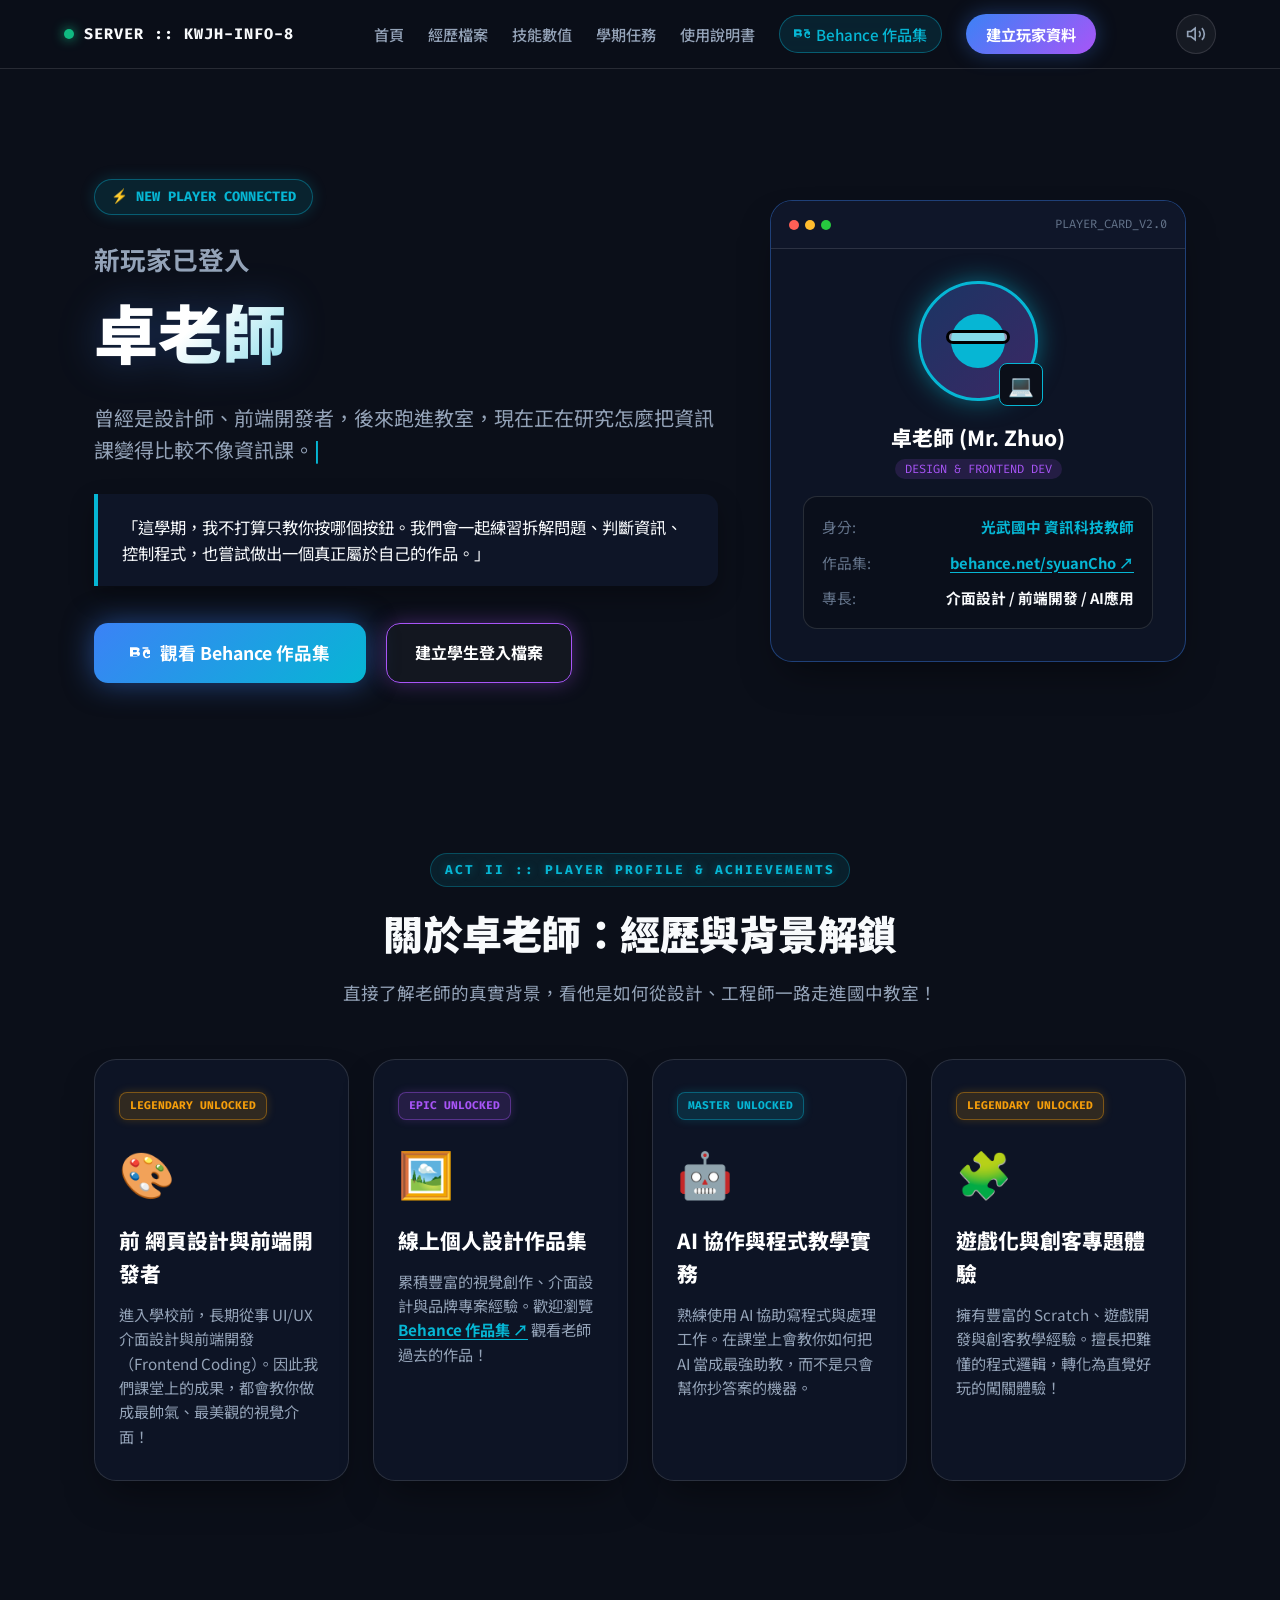
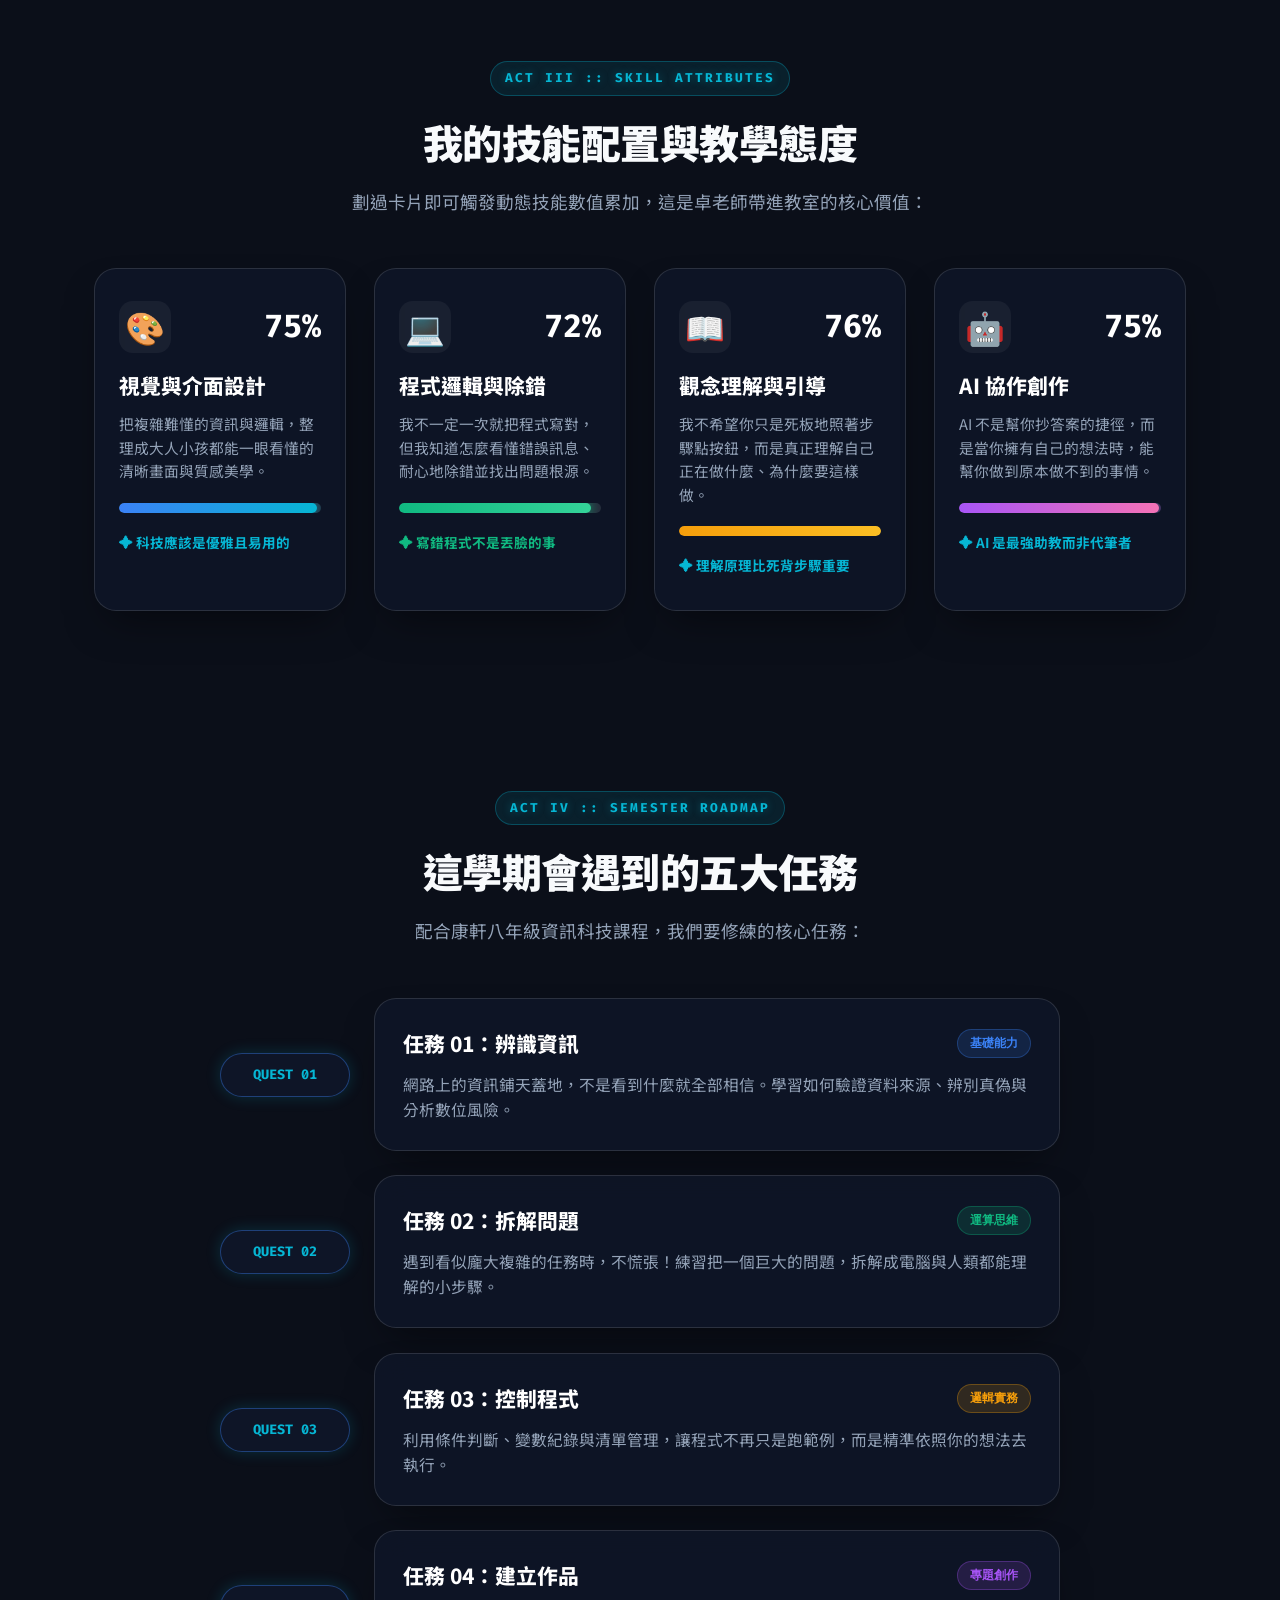
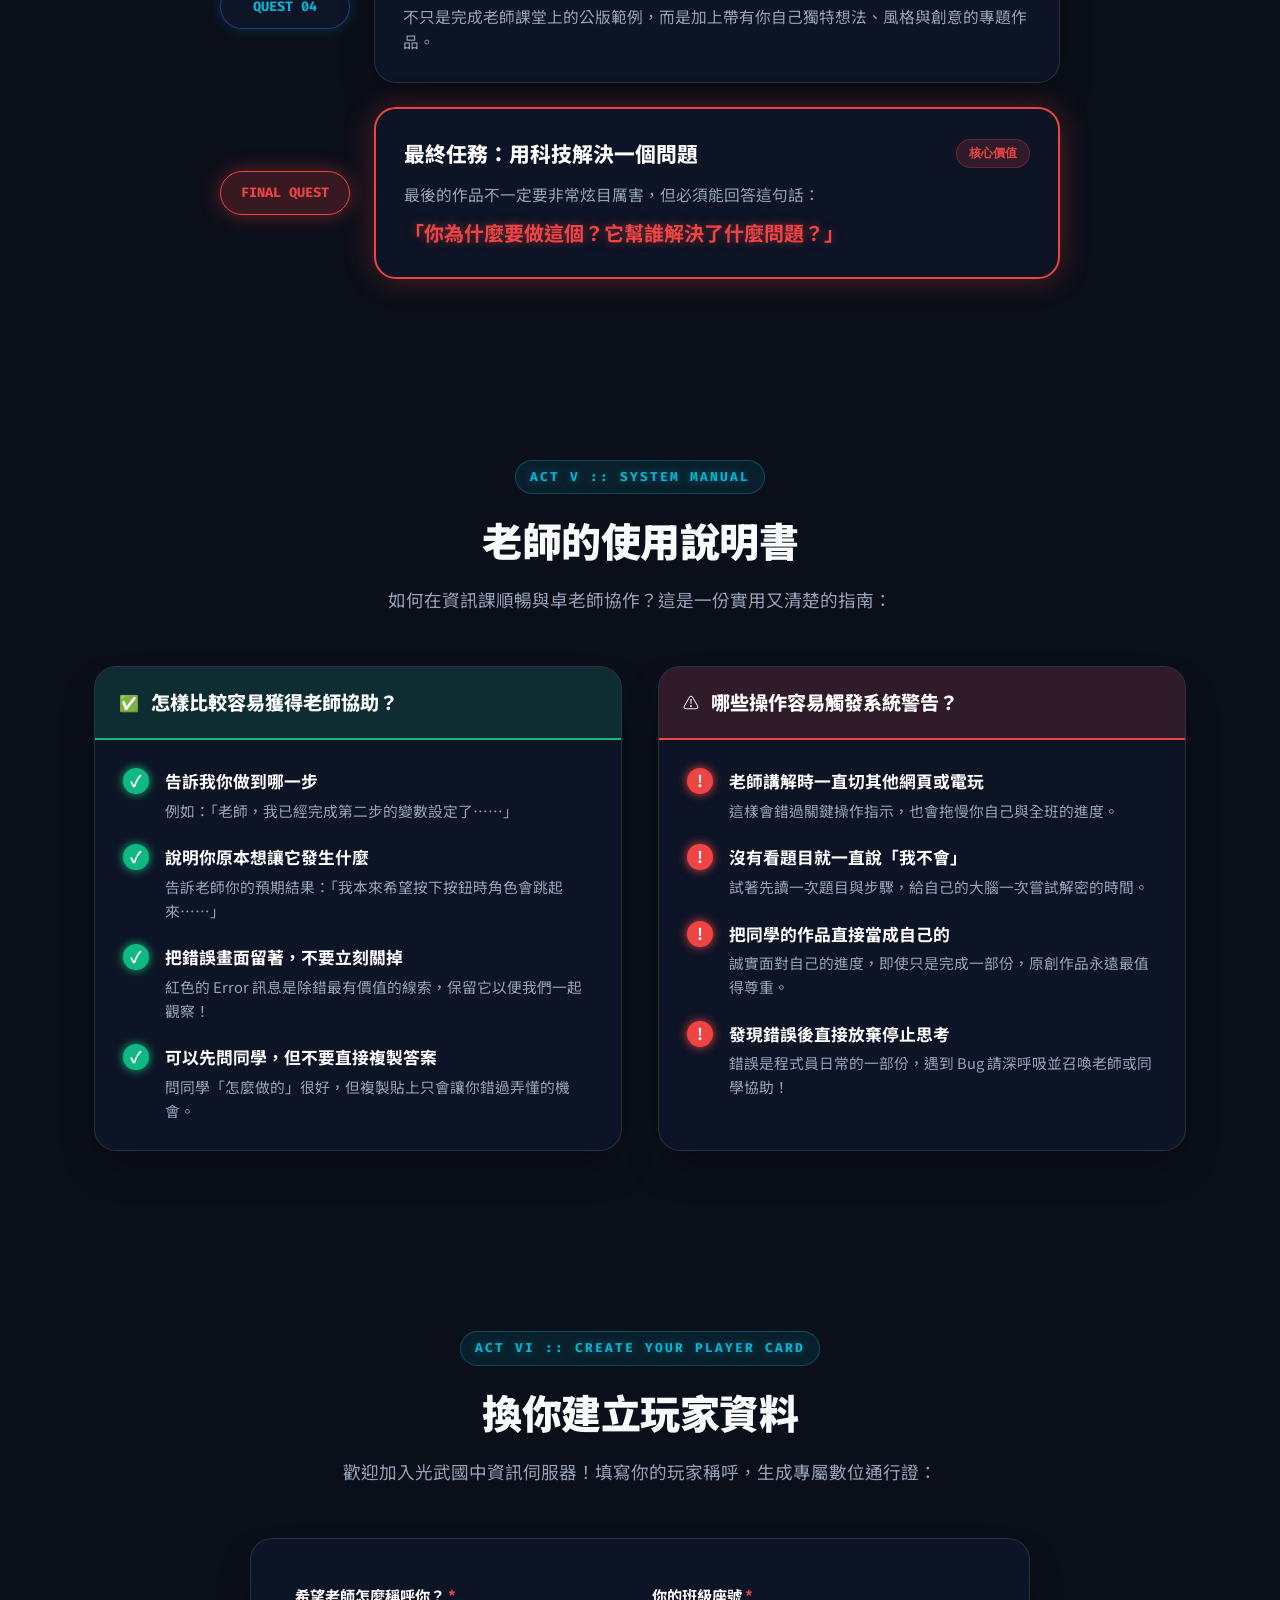
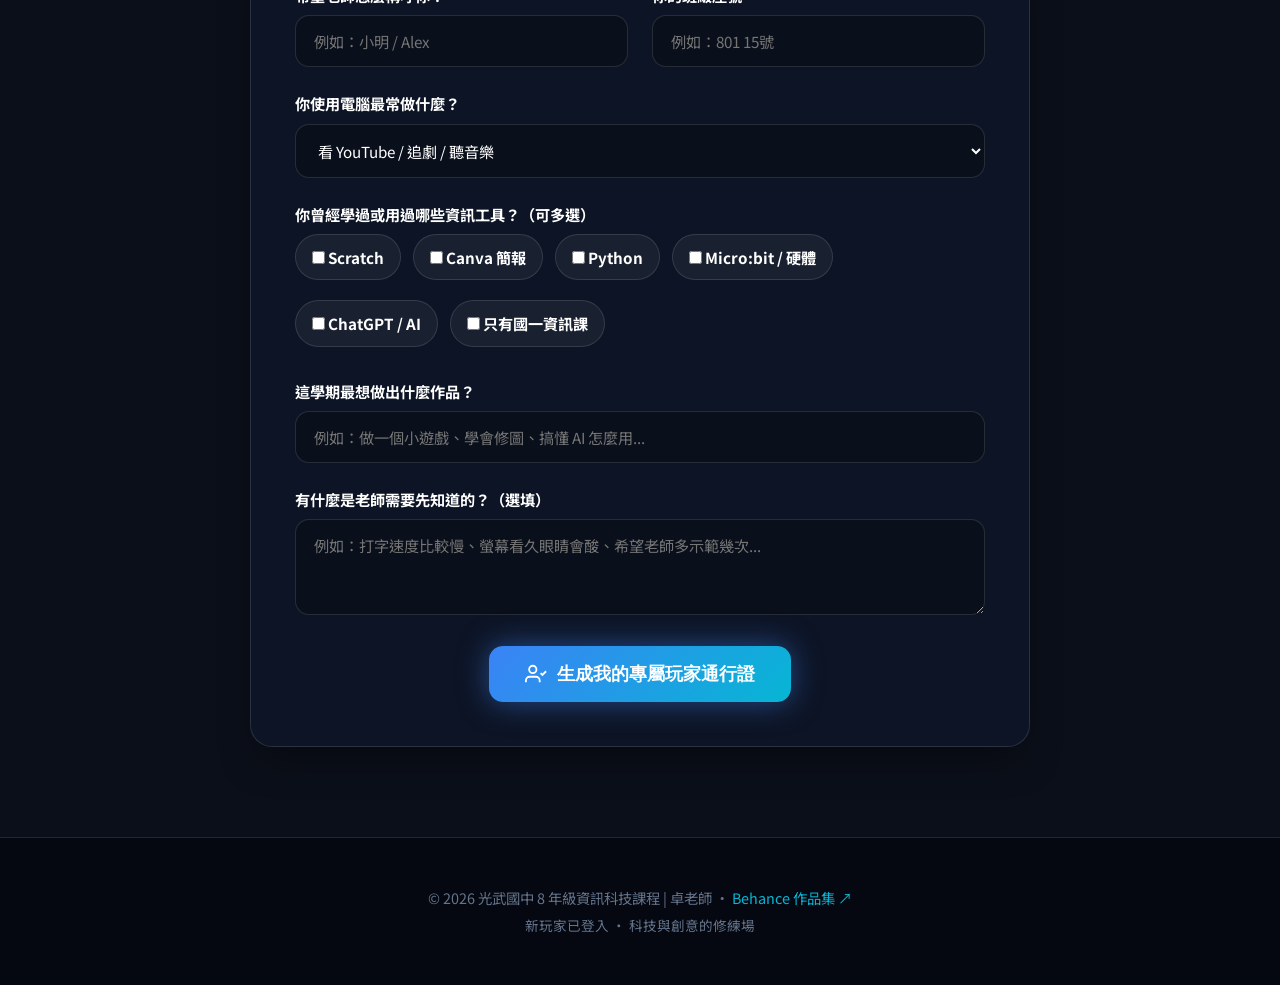
==== index.html @ 9b757006 "Add files via upload" ====
<!DOCTYPE html>
<html lang="zh-TW">
<head>
  <meta charset="UTF-8">
  <meta name="viewport" content="width=device-width, initial-scale=1.0">
  <title>新玩家已登入 | 光武國中 8年級資訊課 - 卓老師</title>
  <meta name="description" content="光武國中 8 年級資訊科技課程導引網站。新玩家已登入：卓老師，帶領你探索科技、拆解問題與建立屬於你的作品！">
  
  <!-- Google Fonts -->
  <link rel="preconnect" href="https://fonts.googleapis.com">
  <link rel="preconnect" href="https://fonts.gstatic.com" crossorigin>
  <link href="https://fonts.googleapis.com/css2?family=Fira+Code:wght@500;700&family=Noto+Sans+TC:wght@400;500;700;900&family=Plus+Jakarta+Sans:wght@600;800;900&display=swap" rel="stylesheet">
  
  <link rel="stylesheet" href="style.css">
</head>
<body>

  <!-- 互動動態 Canvas 粒子背景 -->
  <canvas id="bg-canvas"></canvas>

  <!-- 頂部導覽列 -->
  <header class="navbar">
    <div class="nav-container">
      <div class="brand-logo">
        <span class="status-dot online"></span>
        <span class="brand-title">SERVER :: KWJH-INFO-8</span>
      </div>
      <nav class="nav-links">
        <a href="#hero">首頁</a>
        <a href="#act-achieve">經歷檔案</a>
        <a href="#act-skills">技能數值</a>
        <a href="#act-missions">學期任務</a>
        <a href="#act-manual">使用說明書</a>
        <a href="https://www.behance.net/syuanCho" target="_blank" rel="noopener noreferrer" class="behance-nav-btn" title="瀏覽 Behance 個人作品集">
          <svg viewBox="0 0 24 24" width="16" height="16" fill="currentColor"><path d="M22 7h-7V5h7v2zm-1.6 4c-1.3 0-2.4 1-2.4 2.8 0 1.9 1.1 2.8 2.5 2.8 1.1 0 2.1-.6 2.4-1.6h2.1c-.5 2.1-2.3 3.3-4.5 3.3-3.1 0-5.1-2.1-5.1-5.4 0-3.2 2-5.4 5.1-5.4 3 0 4.8 2.1 4.8 5.1v.7h-4.9zm0-1.8c.9 0 1.6.5 1.7 1.4h-3.4c.1-.9.8-1.4 1.7-1.4zM7.2 13.7H3.6v3.1h3.7c1 0 1.7-.5 1.7-1.5 0-1.1-.7-1.6-1.8-1.6zm-3.6-5.4v2.7h3.3c.9 0 1.5-.4 1.5-1.3 0-.9-.6-1.4-1.5-1.4H3.6zM0 5h7.6c2.4 0 3.9 1.1 3.9 2.7 0 1.2-.6 2.1-1.6 2.5 1.3.4 2.1 1.4 2.1 2.8 0 2-1.7 3.3-4.3 3.3H0V5z"/></svg>
          Behance 作品集
        </a>
        <a href="#act-student" class="nav-btn glowing-btn">建立玩家資料</a>
      </nav>
      <button id="sound-toggle" class="sound-btn" aria-label="切換音效">
        <svg id="sound-icon-on" viewBox="0 0 24 24" width="20" height="20" fill="none" stroke="currentColor" stroke-width="2"><path d="M11 5L6 9H2v6h4l5 4V5z"></path><path d="M19.07 4.93a10 10 0 0 1 0 14.14M15.54 8.46a5 5 0 0 1 0 7.07"></path></svg>
        <svg id="sound-icon-off" viewBox="0 0 24 24" width="20" height="20" fill="none" stroke="currentColor" stroke-width="2" style="display:none;"><path d="M11 5L6 9H2v6h4l5 4V5z"></path><line x1="23" y1="9" x2="17" y2="15"></line><line x1="17" y1="9" x2="23" y2="15"></line></svg>
      </button>
    </div>
  </header>

  <main>
    <!-- 第一幕：英雄區塊 -->
    <section id="hero" class="section hero-section">
      <div class="container hero-grid">
        <div class="hero-content">
          <div class="tag-badge glowing-badge">
            <span class="badge-icon">⚡</span> NEW PLAYER CONNECTED
          </div>
          <h1 class="hero-title">
            <span class="sub-welcome">新玩家已登入</span>
            <span class="player-name gradient-text">卓老師</span>
          </h1>
          <p class="hero-subtitle">
            <span id="typewriter-text"></span><span class="cursor">|</span>
          </p>
          <div class="hero-quote-box tilt-element">
            <p>「這學期，我不打算只教你按哪個按鈕。我們會一起練習拆解問題、判斷資訊、控制程式，也嘗試做出一個真正屬於自己的作品。」</p>
          </div>
          <div class="hero-actions">
            <a href="https://www.behance.net/syuanCho" target="_blank" rel="noopener noreferrer" class="btn btn-primary glowing-btn-large">
              <svg viewBox="0 0 24 24" width="20" height="20" fill="currentColor"><path d="M22 7h-7V5h7v2zm-1.6 4c-1.3 0-2.4 1-2.4 2.8 0 1.9 1.1 2.8 2.5 2.8 1.1 0 2.1-.6 2.4-1.6h2.1c-.5 2.1-2.3 3.3-4.5 3.3-3.1 0-5.1-2.1-5.1-5.4 0-3.2 2-5.4 5.1-5.4 3 0 4.8 2.1 4.8 5.1v.7h-4.9zm0-1.8c.9 0 1.6.5 1.7 1.4h-3.4c.1-.9.8-1.4 1.7-1.4zM7.2 13.7H3.6v3.1h3.7c1 0 1.7-.5 1.7-1.5 0-1.1-.7-1.6-1.8-1.6zm-3.6-5.4v2.7h3.3c.9 0 1.5-.4 1.5-1.3 0-.9-.6-1.4-1.5-1.4H3.6zM0 5h7.6c2.4 0 3.9 1.1 3.9 2.7 0 1.2-.6 2.1-1.6 2.5 1.3.4 2.1 1.4 2.1 2.8 0 2-1.7 3.3-4.3 3.3H0V5z"/></svg>
              觀看 Behance 作品集
            </a>
            <a href="#act-student" class="btn btn-outline neon-border">
              建立學生登入檔案
            </a>
          </div>
        </div>

        <!-- 3D 浮動卡片展示區 -->
        <div class="hero-visual">
          <div class="avatar-card glass-card tilt-element" id="hero-tilt-card">
            <div class="avatar-header">
              <div class="window-controls">
                <span class="dot red"></span>
                <span class="dot yellow"></span>
                <span class="dot green"></span>
              </div>
              <span class="window-title">PLAYER_CARD_V2.0</span>
            </div>
            <div class="avatar-body">
              <div class="avatar-frame avatar-glow">
                <div class="avatar-illustration">
                  <div class="head"></div>
                  <div class="glasses"></div>
                  <div class="smile"></div>
                  <div class="laptop-icon">💻</div>
                </div>
              </div>
              <div class="player-info-meta">
                <h3 class="player-title">卓老師 (Mr. Zhuo)</h3>
                <span class="role-badge">DESIGN & FRONTEND DEV</span>
              </div>
              <div class="player-stats-mini">
                <div class="stat-row">
                  <span class="label">身分:</span>
                  <span class="val highlight">光武國中 資訊科技教師</span>
                </div>
                <div class="stat-row">
                  <span class="label">作品集:</span>
                  <span class="val"><a href="https://www.behance.net/syuanCho" target="_blank" rel="noopener noreferrer" class="link-highlight">behance.net/syuanCho ↗</a></span>
                </div>
                <div class="stat-row">
                  <span class="label">專長:</span>
                  <span class="val">介面設計 / 前端開發 / AI應用</span>
                </div>
              </div>
            </div>
          </div>
        </div>
      </div>
    </section>

    <!-- 第二幕：真實經歷檔案 -->
    <section id="act-achieve" class="section achieve-section">
      <div class="container">
        <div class="section-header text-center">
          <span class="section-tag">ACT II :: PLAYER PROFILE & ACHIEVEMENTS</span>
          <h2 class="section-title">關於卓老師：經歷與背景解鎖</h2>
          <p class="section-desc">直接了解老師的真實背景，看他是如何從設計、工程師一路走進國中教室！</p>
        </div>

        <div class="achieve-grid">
          <!-- 經歷卡片 1 -->
          <div class="achieve-card glass-card tilt-element">
            <div class="achieve-badge legendary">LEGENDARY UNLOCKED</div>
            <div class="achieve-icon">🎨</div>
            <h3>前 網頁設計與前端開發者</h3>
            <p>進入學校前，長期從事 UI/UX 介面設計與前端開發（Frontend Coding）。因此我們課堂上的成果，都會教你做成最帥氣、最美觀的視覺介面！</p>
          </div>

          <!-- 經歷卡片 2 -->
          <div class="achieve-card glass-card tilt-element">
            <div class="achieve-badge epic">EPIC UNLOCKED</div>
            <div class="achieve-icon">🖼️</div>
            <h3>線上個人設計作品集</h3>
            <p>累積豐富的視覺創作、介面設計與品牌專案經驗。歡迎瀏覽 <a href="https://www.behance.net/syuanCho" target="_blank" rel="noopener noreferrer" class="text-link">Behance 作品集 ↗</a> 觀看老師過去的作品！</p>
          </div>

          <!-- 經歷卡片 3 -->
          <div class="achieve-card glass-card tilt-element">
            <div class="achieve-badge master">MASTER UNLOCKED</div>
            <div class="achieve-icon">🤖</div>
            <h3>AI 協作與程式教學實務</h3>
            <p>熟練使用 AI 協助寫程式與處理工作。在課堂上會教你如何把 AI 當成最強助教，而不是只會幫你抄答案的機器。</p>
          </div>

          <!-- 經歷卡片 4 -->
          <div class="achieve-card glass-card tilt-element">
            <div class="achieve-badge legendary">LEGENDARY UNLOCKED</div>
            <div class="achieve-icon">🧩</div>
            <h3>遊戲化與創客專題體驗</h3>
            <p>擁有豐富的 Scratch、遊戲開發與創客教學經驗。擅長把難懂的程式邏輯，轉化為直覺好玩的闖關體驗！</p>
          </div>
        </div>
      </div>
    </section>

    <!-- 第三幕：技能數值與指標 -->
    <section id="act-skills" class="section skills-section">
      <div class="container">
        <div class="section-header text-center">
          <span class="section-tag">ACT III :: SKILL ATTRIBUTES</span>
          <h2 class="section-title">我的技能配置與教學態度</h2>
          <p class="section-desc">劃過卡片即可觸發動態技能數值累加，這是卓老師帶進教室的核心價值：</p>
        </div>

        <div class="skills-grid">
          <!-- 技能 1: 設計 -->
          <div class="skill-card glass-card tilt-element" data-percent="98">
            <div class="skill-header">
              <div class="skill-icon-wrapper blue">🎨</div>
              <div class="skill-value"><span class="counter-num" data-target="98">0</span>%</div>
            </div>
            <h3>視覺與介面設計</h3>
            <p>把複雜難懂的資訊與邏輯，整理成大人小孩都能一眼看懂的清晰畫面與質感美學。</p>
            <div class="meter-bar">
              <div class="meter-fill blue-fill"></div>
            </div>
            <span class="accent-text">✦ 科技應該是優雅且易用的</span>
          </div>

          <!-- 技能 2: 程式 -->
          <div class="skill-card glass-card tilt-element" data-percent="95">
            <div class="skill-header">
              <div class="skill-icon-wrapper green">💻</div>
              <div class="skill-value"><span class="counter-num" data-target="95">0</span>%</div>
            </div>
            <h3>程式邏輯與除錯</h3>
            <p>我不一定一次就把程式寫對，但我知道怎麼看懂錯誤訊息、耐心地除錯並找出問題根源。</p>
            <div class="meter-bar">
              <div class="meter-fill green-fill"></div>
            </div>
            <span class="accent-text badge-highlight">✦ 寫錯程式不是丟臉的事</span>
          </div>

          <!-- 技能 3: 教學 -->
          <div class="skill-card glass-card tilt-element" data-percent="100">
            <div class="skill-header">
              <div class="skill-icon-wrapper amber">📖</div>
              <div class="skill-value"><span class="counter-num" data-target="100">0</span>%</div>
            </div>
            <h3>觀念理解與引導</h3>
            <p>我不希望你只是死板地照著步驟點按鈕，而是真正理解自己正在做什麼、為什麼要這樣做。</p>
            <div class="meter-bar">
              <div class="meter-fill amber-fill"></div>
            </div>
            <span class="accent-text">✦ 理解原理比死背步驟重要</span>
          </div>

          <!-- 技能 4: AI -->
          <div class="skill-card glass-card tilt-element" data-percent="99">
            <div class="skill-header">
              <div class="skill-icon-wrapper purple">🤖</div>
              <div class="skill-value"><span class="counter-num" data-target="99">0</span>%</div>
            </div>
            <h3>AI 協作創作</h3>
            <p>AI 不是幫你抄答案的捷徑，而是當你擁有自己的想法時，能幫你做到原本做不到的事情。</p>
            <div class="meter-bar">
              <div class="meter-fill purple-fill"></div>
            </div>
            <span class="accent-text">✦ AI 是最強助教而非代筆者</span>
          </div>
        </div>
      </div>
    </section>

    <!-- 第四幕：這學期任務地圖 -->
    <section id="act-missions" class="section missions-section">
      <div class="container">
        <div class="section-header text-center">
          <span class="section-tag">ACT IV :: SEMESTER ROADMAP</span>
          <h2 class="section-title">這學期會遇到的五大任務</h2>
          <p class="section-desc">配合康軒八年級資訊科技課程，我們要修練的核心任務：</p>
        </div>

        <div class="missions-timeline">
          <!-- 任務 01 -->
          <div class="mission-item tilt-element">
            <div class="mission-badge">QUEST 01</div>
            <div class="mission-card glass-card">
              <div class="mission-header">
                <h3>任務 01：辨識資訊</h3>
                <span class="status-chip chip-blue">基礎能力</span>
              </div>
              <p>網路上的資訊鋪天蓋地，不是看到什麼就全部相信。學習如何驗證資料來源、辨別真偽與分析數位風險。</p>
            </div>
          </div>

          <!-- 任務 02 -->
          <div class="mission-item tilt-element">
            <div class="mission-badge">QUEST 02</div>
            <div class="mission-card glass-card">
              <div class="mission-header">
                <h3>任務 02：拆解問題</h3>
                <span class="status-chip chip-green">運算思維</span>
              </div>
              <p>遇到看似龐大複雜的任務時，不慌張！練習把一個巨大的問題，拆解成電腦與人類都能理解的小步驟。</p>
            </div>
          </div>

          <!-- 任務 03 -->
          <div class="mission-item tilt-element">
            <div class="mission-badge">QUEST 03</div>
            <div class="mission-card glass-card">
              <div class="mission-header">
                <h3>任務 03：控制程式</h3>
                <span class="status-chip chip-amber">邏輯實務</span>
              </div>
              <p>利用條件判斷、變數紀錄與清單管理，讓程式不再只是跑範例，而是精準依照你的想法去執行。</p>
            </div>
          </div>

          <!-- 任務 04 -->
          <div class="mission-item tilt-element">
            <div class="mission-badge">QUEST 04</div>
            <div class="mission-card glass-card">
              <div class="mission-header">
                <h3>任務 04：建立作品</h3>
                <span class="status-chip chip-purple">專題創作</span>
              </div>
              <p>不只是完成老師課堂上的公版範例，而是加上帶有你自己獨特想法、風格與創意的專題作品。</p>
            </div>
          </div>

          <!-- 最終任務 -->
          <div class="mission-item final tilt-element">
            <div class="mission-badge final-badge">FINAL QUEST</div>
            <div class="mission-card final-card glass-card">
              <div class="mission-header">
                <h3>最終任務：用科技解決一個問題</h3>
                <span class="status-chip chip-red">核心價值</span>
              </div>
              <p class="final-desc">
                最後的作品不一定要非常炫目厲害，但必須能回答這句話：<br>
                <strong class="highlight-text">「你為什麼要做這個？它幫誰解決了什麼問題？」</strong>
              </p>
            </div>
          </div>
        </div>
      </div>
    </section>

    <!-- 第五幕：老師的使用說明書 -->
    <section id="act-manual" class="section manual-section">
      <div class="container">
        <div class="section-header text-center">
          <span class="section-tag">ACT V :: SYSTEM MANUAL</span>
          <h2 class="section-title">老師的使用說明書</h2>
          <p class="section-desc">如何在資訊課順暢與卓老師協作？這是一份實用又清楚的指南：</p>
        </div>

        <div class="manual-columns">
          <!-- 綠色指南 -->
          <div class="manual-card success-card glass-card tilt-element">
            <div class="card-title-bar green-bar">
              <span class="icon">✅</span>
              <h3>怎樣比較容易獲得老師協助？</h3>
            </div>
            <ul class="manual-list">
              <li>
                <span class="check-icon">✓</span>
                <div>
                  <strong>告訴我你做到哪一步</strong>
                  <p>例如：「老師，我已經完成第二步的變數設定了……」</p>
                </div>
              </li>
              <li>
                <span class="check-icon">✓</span>
                <div>
                  <strong>說明你原本想讓它發生什麼</strong>
                  <p>告訴老師你的預期結果：「我本來希望按下按鈕時角色會跳起來……」</p>
                </div>
              </li>
              <li>
                <span class="check-icon">✓</span>
                <div>
                  <strong>把錯誤畫面留著，不要立刻關掉</strong>
                  <p>紅色的 Error 訊息是除錯最有價值的線索，保留它以便我們一起觀察！</p>
                </div>
              </li>
              <li>
                <span class="check-icon">✓</span>
                <div>
                  <strong>可以先問同學，但不要直接複製答案</strong>
                  <p>問同學「怎麼做的」很好，但複製貼上只會讓你錯過弄懂的機會。</p>
                </div>
              </li>
            </ul>
          </div>

          <!-- 警告指南 -->
          <div class="manual-card warning-card glass-card tilt-element">
            <div class="card-title-bar red-bar">
              <span class="icon">⚠️</span>
              <h3>哪些操作容易觸發系統警告？</h3>
            </div>
            <ul class="manual-list">
              <li>
                <span class="warn-icon">!</span>
                <div>
                  <strong>老師講解時一直切其他網頁或電玩</strong>
                  <p>這樣會錯過關鍵操作指示，也會拖慢你自己與全班的進度。</p>
                </div>
              </li>
              <li>
                <span class="warn-icon">!</span>
                <div>
                  <strong>沒有看題目就一直說「我不會」</strong>
                  <p>試著先讀一次題目與步驟，給自己的大腦一次嘗試解密的時間。</p>
                </div>
              </li>
              <li>
                <span class="warn-icon">!</span>
                <div>
                  <strong>把同學的作品直接當成自己的</strong>
                  <p>誠實面對自己的進度，即使只是完成一部份，原創作品永遠最值得尊重。</p>
                </div>
              </li>
              <li>
                <span class="warn-icon">!</span>
                <div>
                  <strong>發現錯誤後直接放棄停止思考</strong>
                  <p>錯誤是程式員日常的一部份，遇到 Bug 請深呼吸並召喚老師或同學協助！</p>
                </div>
              </li>
            </ul>
          </div>
        </div>
      </div>
    </section>

    <!-- 第六幕：學生登入資料與通行證生成 -->
    <section id="act-student" class="section student-section">
      <div class="container">
        <div class="section-header text-center">
          <span class="section-tag">ACT VI :: CREATE YOUR PLAYER CARD</span>
          <h2 class="section-title">換你建立玩家資料</h2>
          <p class="section-desc">歡迎加入光武國中資訊伺服器！填寫你的玩家稱呼，生成專屬數位通行證：</p>
        </div>

        <div class="student-container">
          <!-- 表單輸入區 -->
          <div class="form-card glass-card tilt-element">
            <form id="player-form" onsubmit="return false;">
              
              <div class="form-row grid-2">
                <div class="form-group">
                  <label for="student-name">希望老師怎麼稱呼你？ <span class="required">*</span></label>
                  <input type="text" id="student-name" class="form-input" placeholder="例如：小明 / Alex" required>
                </div>

                <div class="form-group">
                  <label for="student-class">你的班級座號 <span class="required">*</span></label>
                  <input type="text" id="student-class" class="form-input" placeholder="例如：801 15號" required>
                </div>
              </div>

              <div class="form-group">
                <label for="student-usage">你使用電腦最常做什麼？</label>
                <select id="student-usage" class="form-select">
                  <option value="看 YouTube / 追劇 / 聽音樂">看 YouTube / 追劇 / 聽音樂</option>
                  <option value="打玩遊戲 / 電競">打玩遊戲 / 電競</option>
                  <option value="繪圖 / 剪輯影片 / 創作者">繪圖 / 剪輯影片 / 創作者</option>
                  <option value="做報告 / 查資料 / 學習">做報告 / 查資料 / 學習</option>
                  <option value="寫程式 / 探索軟體">寫程式 / 探索軟體</option>
                </select>
              </div>

              <div class="form-group">
                <label>你曾經學過或用過哪些資訊工具？（可多選）</label>
                <div class="checkbox-group">
                  <label class="chip-checkbox"><input type="checkbox" name="tools" value="Scratch"> Scratch</label>
                  <label class="chip-checkbox"><input type="checkbox" name="tools" value="Canva 簡報"> Canva 簡報</label>
                  <label class="chip-checkbox"><input type="checkbox" name="tools" value="Python"> Python</label>
                  <label class="chip-checkbox"><input type="checkbox" name="tools" value="Micro:bit / 硬體"> Micro:bit / 硬體</label>
                  <label class="chip-checkbox"><input type="checkbox" name="tools" value="ChatGPT / AI"> ChatGPT / AI</label>
                  <label class="chip-checkbox"><input type="checkbox" name="tools" value="只有國一資訊課"> 只有國一資訊課</label>
                </div>
              </div>

              <div class="form-group">
                <label for="student-wish">這學期最想做出什麼作品？</label>
                <input type="text" id="student-wish" class="form-input" placeholder="例如：做一個小遊戲、學會修圖、搞懂 AI 怎麼用...">
              </div>

              <div class="form-group">
                <label for="student-note">有什麼是老師需要先知道的？（選填）</label>
                <textarea id="student-note" class="form-textarea" rows="3" placeholder="例如：打字速度比較慢、螢幕看久眼睛會酸、希望老師多示範幾次..."></textarea>
              </div>

              <div class="form-actions text-center">
                <button type="submit" id="submit-player-btn" class="btn btn-primary glowing-btn-large">
                  <svg viewBox="0 0 24 24" width="22" height="22" fill="none" stroke="currentColor" stroke-width="2"><path d="M16 21v-2a4 4 0 0 0-4-4H5a4 4 0 0 0-4 4v2"></path><circle cx="8.5" cy="7" r="4"></circle><polyline points="17 11 19 13 23 9"></polyline></svg>
                  生成我的專屬玩家通行證
                </button>
              </div>

            </form>
          </div>

          <!-- 生成之學生通行證展示區 -->
          <div id="player-pass-wrapper" class="player-pass-wrapper" style="display:none;">
            <div class="pass-card glowing-pass" id="pass-card">
              <div class="pass-header">
                <div class="pass-brand">
                  <span class="icon">🎟️</span> KWJH INFO CLASS :: PLAYER PASS
                </div>
                <span class="pass-status">STATUS: ONLINE & VERIFIED</span>
              </div>
              <div class="pass-body">
                <div class="pass-avatar">
                  <span id="pass-avatar-initial">P</span>
                </div>
                <div class="pass-info">
                  <div class="pass-row">
                    <span class="pass-label">玩家暱稱:</span>
                    <strong id="pass-name-val" class="pass-val">--</strong>
                  </div>
                  <div class="pass-row">
                    <span class="pass-label">班級座號:</span>
                    <span id="pass-class-val" class="pass-val">--</span>
                  </div>
                  <div class="pass-row">
                    <span class="pass-label">電腦主要習慣:</span>
                    <span id="pass-usage-val" class="pass-val">--</span>
                  </div>
                  <div class="pass-row">
                    <span class="pass-label">掌握工具:</span>
                    <span id="pass-tools-val" class="pass-val">--</span>
                  </div>
                  <div class="pass-row">
                    <span class="pass-label">本學期願望:</span>
                    <span id="pass-wish-val" class="pass-val">--</span>
                  </div>
                </div>
              </div>
              <div class="pass-footer">
                <span>導師：卓老師 | 伺服器：光武國中 8 年級資訊課</span>
                <span class="stamp">VERIFIED ✓</span>
              </div>
            </div>

            <div class="pass-actions text-center">
              <button id="print-pass-btn" class="btn btn-secondary glowing-btn">
                <svg viewBox="0 0 24 24" width="18" height="18" fill="none" stroke="currentColor" stroke-width="2"><polyline points="6 9 6 2 18 2 18 9"></polyline><path d="M6 18H4a2 2 0 0 1-2-2v-5a2 2 0 0 1 2-2h16a2 2 0 0 1 2 2v5a2 2 0 0 1-2 2h-2"></path><rect x="6" y="14" width="12" height="8"></rect></svg>
                列印 / 儲存通行證
              </button>
              <button id="edit-pass-btn" class="btn btn-outline">修改資料</button>
            </div>
          </div>
        </div>
      </div>
    </section>
  </main>

  <footer class="site-footer">
    <div class="container text-center">
      <p>© 2026 光武國中 8 年級資訊科技課程 | 卓老師 
        ‧ <a href="https://www.behance.net/syuanCho" target="_blank" rel="noopener noreferrer" style="color:var(--color-cyan); text-decoration:none;">Behance 作品集 ↗</a>
      </p>
      <p class="sub-footer">新玩家已登入 ‧ 科技與創意的修練場</p>
    </div>
  </footer>

  <script src="script.js"></script>
</body>
</html>
---- style.css ----
/* ==========================================================================
   《新玩家已登入》 - 炫彩酷炫特效版 CSS 設計系統
   ========================================================================== */

:root {
  /* 科技感與炫彩霓虹配色 */
  --bg-dark: #0B0F19;
  --bg-card: rgba(15, 23, 42, 0.75);
  --bg-card-hover: rgba(30, 41, 59, 0.85);
  
  --text-primary: #F8FAFC;
  --text-secondary: #94A3B8;
  --text-muted: #64748B;
  
  --color-blue: #3B82F6;
  --color-cyan: #06B6D4;
  --color-purple: #A855F7;
  --color-green: #10B981;
  --color-amber: #F59E0B;
  --color-red: #EF4444;
  
  --border-glow: rgba(59, 130, 246, 0.4);
  --border-color: rgba(255, 255, 255, 0.12);
  
  --radius-sm: 8px;
  --radius-md: 14px;
  --radius-lg: 22px;
  --radius-full: 9999px;
  
  --shadow-neon-blue: 0 0 20px rgba(59, 130, 246, 0.35);
  --shadow-neon-purple: 0 0 20px rgba(168, 85, 247, 0.35);
  --shadow-neon-green: 0 0 20px rgba(16, 185, 129, 0.35);
  --shadow-card: 0 20px 40px -15px rgba(0, 0, 0, 0.5);

  --transition-fast: all 0.2s cubic-bezier(0.4, 0, 0.2, 1);
  --transition-smooth: all 0.35s cubic-bezier(0.34, 1.56, 0.64, 1);
}

* {
  box-sizing: border-box;
  margin: 0;
  padding: 0;
}

html {
  scroll-behavior: smooth;
  font-family: 'Noto Sans TC', 'Plus Jakarta Sans', sans-serif;
  background-color: var(--bg-dark);
  color: var(--text-primary);
  line-height: 1.6;
}

body {
  overflow-x: hidden;
  background: var(--bg-dark);
}

/* 靜態 / 動態 Canvas 背景網格 */
#bg-canvas {
  position: fixed;
  top: 0;
  left: 0;
  width: 100vw;
  height: 100vh;
  z-index: -1;
  pointer-events: none;
}

.container {
  max-width: 1140px;
  margin: 0 auto;
  padding: 0 24px;
}

/* 頂部導覽列 */
.navbar {
  position: sticky;
  top: 0;
  z-index: 100;
  background: rgba(11, 15, 25, 0.85);
  backdrop-filter: blur(16px);
  border-bottom: 1px solid var(--border-color);
  padding: 14px 0;
}

.nav-container {
  display: flex;
  align-items: center;
  justify-content: space-between;
  max-width: 1200px;
  margin: 0 auto;
  padding: 0 24px;
}

.brand-logo {
  display: flex;
  align-items: center;
  gap: 10px;
  font-family: 'Fira Code', 'Plus Jakarta Sans', monospace;
  font-weight: 700;
  font-size: 0.95rem;
  letter-spacing: 1px;
  color: var(--text-primary);
}

.status-dot {
  width: 10px;
  height: 10px;
  border-radius: 50%;
  background: var(--color-green);
  box-shadow: 0 0 12px var(--color-green);
  animation: pulse-green 1.8s infinite;
}

@keyframes pulse-green {
  0% { transform: scale(0.95); box-shadow: 0 0 0 0 rgba(16, 185, 129, 0.7); }
  70% { transform: scale(1.1); box-shadow: 0 0 0 10px rgba(16, 185, 129, 0); }
  100% { transform: scale(0.95); box-shadow: 0 0 0 0 rgba(16, 185, 129, 0); }
}

.nav-links {
  display: flex;
  align-items: center;
  gap: 24px;
}

.nav-links a {
  text-decoration: none;
  color: var(--text-secondary);
  font-size: 0.95rem;
  font-weight: 500;
  transition: var(--transition-fast);
}

.nav-links a:hover {
  color: var(--color-cyan);
  text-shadow: 0 0 8px rgba(6, 182, 212, 0.6);
}

.glowing-btn {
  background: linear-gradient(135deg, var(--color-blue), var(--color-purple)) !important;
  color: #FFFFFF !important;
  padding: 8px 20px !important;
  border-radius: var(--radius-full) !important;
  font-weight: 700 !important;
  box-shadow: var(--shadow-neon-blue);
  transition: var(--transition-smooth) !important;
}

.glowing-btn:hover {
  transform: translateY(-2px) scale(1.04);
  box-shadow: 0 0 25px rgba(168, 85, 247, 0.6) !important;
}

.sound-btn {
  background: rgba(255, 255, 255, 0.05);
  border: 1px solid var(--border-color);
  border-radius: var(--radius-full);
  width: 40px;
  height: 40px;
  display: flex;
  align-items: center;
  justify-content: center;
  cursor: pointer;
  color: var(--text-secondary);
  transition: var(--transition-fast);
}

.sound-btn:hover {
  border-color: var(--color-cyan);
  color: var(--color-cyan);
  box-shadow: 0 0 12px rgba(6, 182, 212, 0.4);
}

/* 按鈕與微元件 */
.btn {
  display: inline-flex;
  align-items: center;
  justify-content: center;
  gap: 10px;
  padding: 12px 28px;
  font-size: 1rem;
  font-weight: 700;
  border-radius: var(--radius-md);
  border: none;
  cursor: pointer;
  transition: var(--transition-smooth);
  text-decoration: none;
}

.btn-primary {
  background: linear-gradient(135deg, var(--color-blue), var(--color-cyan));
  color: #FFFFFF;
  box-shadow: var(--shadow-neon-blue);
}

.glowing-btn-large {
  padding: 16px 36px;
  font-size: 1.1rem;
  box-shadow: 0 0 30px rgba(59, 130, 246, 0.5);
}

.glowing-btn-large:hover {
  transform: translateY(-3px) scale(1.03);
  box-shadow: 0 0 45px rgba(6, 182, 212, 0.8);
}

.btn-outline.neon-border {
  background: rgba(255, 255, 255, 0.03);
  border: 1.5px solid var(--color-purple);
  color: #FFFFFF;
  box-shadow: var(--shadow-neon-purple);
}

.btn-outline.neon-border:hover {
  background: rgba(168, 85, 247, 0.15);
  transform: translateY(-3px);
  box-shadow: 0 0 30px rgba(168, 85, 247, 0.6);
}

/* 玻璃質感 3D 浮動卡片 */
.glass-card {
  background: var(--bg-card);
  backdrop-filter: blur(16px);
  border: 1px solid var(--border-color);
  border-radius: var(--radius-lg);
  box-shadow: var(--shadow-card);
  transition: var(--transition-smooth);
  position: relative;
  overflow: hidden;
}

/* 3D Tilt 視差 hover 特效 */
.tilt-element {
  transform-style: preserve-3d;
  will-change: transform;
}

.tilt-element:hover {
  border-color: var(--border-glow);
  box-shadow: 0 20px 40px -10px rgba(59, 130, 246, 0.3), 0 0 20px rgba(59, 130, 246, 0.2);
}

/* 區塊標準樣式 */
.section {
  padding: 90px 0;
  position: relative;
}

.section-header {
  max-width: 680px;
  margin: 0 auto 52px auto;
}

.section-tag {
  font-family: 'Fira Code', monospace;
  font-weight: 700;
  font-size: 0.8rem;
  letter-spacing: 2px;
  color: var(--color-cyan);
  background: rgba(6, 182, 212, 0.1);
  border: 1px solid rgba(6, 182, 212, 0.3);
  padding: 6px 14px;
  border-radius: var(--radius-full);
  display: inline-block;
  margin-bottom: 14px;
  text-shadow: 0 0 8px rgba(6, 182, 212, 0.4);
}

.section-title {
  font-size: 2.5rem;
  font-weight: 900;
  color: var(--text-primary);
  letter-spacing: -0.5px;
  margin-bottom: 14px;
}

.section-desc {
  font-size: 1.1rem;
  color: var(--text-secondary);
}

/* 第一幕 Hero 區塊 */
.hero-section {
  padding: 110px 0 80px 0;
}

.hero-grid {
  display: grid;
  grid-template-columns: 1.2fr 0.8fr;
  gap: 52px;
  align-items: center;
}

.glowing-badge {
  display: inline-flex;
  align-items: center;
  gap: 8px;
  font-family: 'Fira Code', monospace;
  font-weight: 700;
  font-size: 0.85rem;
  color: var(--color-cyan);
  background: rgba(6, 182, 212, 0.12);
  border: 1px solid rgba(6, 182, 212, 0.4);
  padding: 6px 16px;
  border-radius: var(--radius-full);
  margin-bottom: 24px;
  box-shadow: 0 0 15px rgba(6, 182, 212, 0.2);
}

.hero-title {
  display: flex;
  flex-direction: column;
  margin-bottom: 20px;
}

.sub-welcome {
  font-size: 1.6rem;
  color: var(--text-secondary);
  font-weight: 700;
}

.gradient-text {
  font-size: 4rem;
  font-weight: 900;
  background: linear-gradient(135deg, #FFFFFF 20%, var(--color-cyan) 60%, var(--color-purple) 100%);
  -webkit-background-clip: text;
  -webkit-text-fill-color: transparent;
  filter: drop-shadow(0 0 20px rgba(59, 130, 246, 0.3));
}

.hero-subtitle {
  font-size: 1.25rem;
  color: var(--text-secondary);
  margin-bottom: 28px;
  min-height: 3.2em;
}

.cursor {
  color: var(--color-cyan);
  animation: blink 1s infinite;
  font-weight: bold;
}

@keyframes blink { 50% { opacity: 0; } }

.hero-quote-box {
  background: rgba(15, 23, 42, 0.9);
  border-left: 4px solid var(--color-cyan);
  padding: 20px 24px;
  border-radius: 0 var(--radius-md) var(--radius-md) 0;
  box-shadow: 0 10px 25px rgba(0, 0, 0, 0.3);
  margin-bottom: 36px;
  font-size: 1.02rem;
  color: var(--text-primary);
  position: relative;
}

.hero-actions {
  display: flex;
  gap: 20px;
  flex-wrap: wrap;
}

/* 英雄 3D 大卡片 */
.avatar-card {
  border: 1px solid var(--border-glow);
}

.avatar-header {
  background: rgba(15, 23, 42, 0.95);
  padding: 14px 18px;
  display: flex;
  align-items: center;
  justify-content: space-between;
  border-bottom: 1px solid var(--border-color);
}

.window-controls { display: flex; gap: 6px; }
.dot { width: 10px; height: 10px; border-radius: 50%; }
.dot.red { background: #FF5F56; }
.dot.yellow { background: #FFBD2E; }
.dot.green { background: #27C93F; }

.window-title {
  font-family: 'Fira Code', monospace;
  font-size: 0.75rem;
  color: var(--text-muted);
}

.avatar-body {
  padding: 32px;
  display: flex;
  flex-direction: column;
  align-items: center;
  text-align: center;
}

.avatar-illustration {
  width: 120px;
  height: 120px;
  border-radius: 50%;
  background: linear-gradient(135deg, rgba(59, 130, 246, 0.3), rgba(168, 85, 247, 0.3));
  border: 3px solid var(--color-cyan);
  box-shadow: 0 0 25px rgba(6, 182, 212, 0.5);
  position: relative;
  display: flex;
  align-items: center;
  justify-content: center;
  margin-bottom: 20px;
}

.avatar-illustration .head { width: 54px; height: 54px; background: var(--color-cyan); border-radius: 50%; }
.avatar-illustration .glasses { position: absolute; top: 46px; width: 64px; height: 14px; border: 3px solid #000; border-radius: 7px; background: rgba(255, 255, 255, 0.5); }
.avatar-illustration .laptop-icon { position: absolute; bottom: -8px; right: -8px; background: #0B0F19; border: 1px solid var(--color-cyan); padding: 4px 8px; border-radius: var(--radius-sm); font-size: 1.3rem; }

.player-info-meta { margin-bottom: 16px; }
.player-title { font-size: 1.3rem; font-weight: 800; color: #FFFFFF; }
.role-badge { font-family: 'Fira Code', monospace; font-size: 0.75rem; color: var(--color-purple); background: rgba(168, 85, 247, 0.15); padding: 2px 10px; border-radius: var(--radius-full); }

.player-stats-mini {
  width: 100%;
  display: flex;
  flex-direction: column;
  gap: 12px;
  background: rgba(11, 15, 25, 0.8);
  border: 1px solid var(--border-color);
  padding: 18px;
  border-radius: var(--radius-md);
  font-size: 0.92rem;
}

.stat-row { display: flex; justify-content: space-between; }
.stat-row .label { color: var(--text-muted); }
.stat-row .val { font-weight: 700; color: var(--text-primary); }
.stat-row .highlight { color: var(--color-cyan); }

/* 第二幕：經歷檔案卡片 */
.achieve-grid {
  display: grid;
  grid-template-columns: repeat(auto-fit, minmax(250px, 1fr));
  gap: 24px;
}

.achieve-card {
  padding: 32px 24px;
  display: flex;
  flex-direction: column;
  align-items: flex-start;
  transition: var(--transition-smooth);
}

.achieve-badge {
  font-family: 'Fira Code', monospace;
  font-size: 0.7rem;
  font-weight: 800;
  padding: 4px 10px;
  border-radius: var(--radius-sm);
  margin-bottom: 16px;
}

.achieve-badge.legendary { background: rgba(245, 158, 11, 0.15); color: var(--color-amber); border: 1px solid rgba(245, 158, 11, 0.4); box-shadow: 0 0 10px rgba(245, 158, 11, 0.2); }
.achieve-badge.epic { background: rgba(168, 85, 247, 0.15); color: var(--color-purple); border: 1px solid rgba(168, 85, 247, 0.4); box-shadow: 0 0 10px rgba(168, 85, 247, 0.2); }
.achieve-badge.master { background: rgba(6, 182, 212, 0.15); color: var(--color-cyan); border: 1px solid rgba(6, 182, 212, 0.4); box-shadow: 0 0 10px rgba(6, 182, 212, 0.2); }

.achieve-icon { font-size: 2.8rem; margin-bottom: 16px; }

.achieve-card h3 {
  font-size: 1.3rem;
  font-weight: 800;
  color: #FFFFFF;
  margin-bottom: 12px;
}

.achieve-card p {
  font-size: 0.95rem;
  color: var(--text-secondary);
  line-height: 1.6;
}

/* 第三幕：技能數值計數器 */
.skills-grid {
  display: grid;
  grid-template-columns: repeat(auto-fit, minmax(250px, 1fr));
  gap: 28px;
}

.skill-card {
  padding: 32px 24px;
}

.skill-header {
  display: flex;
  justify-content: space-between;
  align-items: center;
  margin-bottom: 16px;
}

.skill-icon-wrapper {
  font-size: 2rem;
  width: 52px;
  height: 52px;
  border-radius: 14px;
  display: flex;
  align-items: center;
  justify-content: center;
  background: rgba(255, 255, 255, 0.05);
}

.skill-value {
  font-family: 'Fira Code', monospace;
  font-size: 2rem;
  font-weight: 900;
  color: #FFFFFF;
}

.skill-card h3 {
  font-size: 1.3rem;
  font-weight: 800;
  color: #FFFFFF;
  margin-bottom: 10px;
}

.skill-card p {
  font-size: 0.92rem;
  color: var(--text-secondary);
  margin-bottom: 20px;
}

.meter-bar {
  width: 100%;
  height: 10px;
  background: rgba(255, 255, 255, 0.1);
  border-radius: var(--radius-full);
  overflow: hidden;
  margin-bottom: 16px;
}

.meter-fill {
  width: 0%;
  height: 100%;
  border-radius: var(--radius-full);
  transition: width 1.5s cubic-bezier(0.1, 0.8, 0.3, 1);
}

.blue-fill { background: linear-gradient(90deg, var(--color-blue), var(--color-cyan)); box-shadow: 0 0 12px var(--color-cyan); }
.green-fill { background: linear-gradient(90deg, var(--color-green), #34D399); box-shadow: 0 0 12px var(--color-green); }
.amber-fill { background: linear-gradient(90deg, var(--color-amber), #FBBF24); box-shadow: 0 0 12px var(--color-amber); }
.purple-fill { background: linear-gradient(90deg, var(--color-purple), #F472B6); box-shadow: 0 0 12px var(--color-purple); }

.accent-text { font-size: 0.85rem; font-weight: 700; color: var(--color-cyan); }
.badge-highlight { color: var(--color-green); }

/* 第四幕：任務時間軸 */
.missions-timeline {
  display: flex;
  flex-direction: column;
  gap: 24px;
  max-width: 840px;
  margin: 0 auto;
}

.mission-item {
  display: grid;
  grid-template-columns: 130px 1fr;
  gap: 24px;
  align-items: center;
}

.nav-links .nav-btn {
  background: var(--color-primary-light);
  color: var(--color-primary);
  padding: 6px 16px;
  border-radius: var(--radius-full);
  font-weight: 700;
}

.behance-nav-btn {
  display: inline-flex;
  align-items: center;
  gap: 6px;
  background: rgba(6, 182, 212, 0.12);
  color: var(--color-cyan) !important;
  border: 1px solid rgba(6, 182, 212, 0.4);
  padding: 6px 14px;
  border-radius: var(--radius-full);
  font-weight: 700;
  text-decoration: none;
  transition: var(--transition-smooth);
}

.behance-nav-btn:hover {
  background: var(--color-cyan) !important;
  color: #000000 !important;
  box-shadow: 0 0 15px rgba(6, 182, 212, 0.6);
}

.text-link, .link-highlight {
  color: var(--color-cyan);
  text-decoration: underline;
  text-underline-offset: 3px;
  font-weight: 700;
}

.text-link:hover, .link-highlight:hover {
  color: #FFFFFF;
}

.mission-badge {
  font-family: 'Fira Code', monospace;
  font-weight: 800;
  font-size: 0.85rem;
  background: rgba(15, 23, 42, 0.9);
  border: 1px solid var(--border-glow);
  color: var(--color-cyan);
  padding: 10px 16px;
  border-radius: var(--radius-full);
  text-align: center;
  box-shadow: 0 0 15px rgba(6, 182, 212, 0.2);
}

.mission-card { padding: 28px; }

.mission-header {
  display: flex;
  align-items: center;
  justify-content: space-between;
  margin-bottom: 12px;
}

.mission-header h3 { font-size: 1.3rem; font-weight: 800; color: #FFFFFF; }

.status-chip { font-family: 'Fira Code', monospace; font-size: 0.75rem; font-weight: 700; padding: 4px 12px; border-radius: var(--radius-full); }
.chip-blue { background: rgba(59, 130, 246, 0.15); color: var(--color-blue); border: 1px solid rgba(59, 130, 246, 0.3); }
.chip-green { background: rgba(16, 185, 129, 0.15); color: var(--color-green); border: 1px solid rgba(16, 185, 129, 0.3); }
.chip-amber { background: rgba(245, 158, 11, 0.15); color: var(--color-amber); border: 1px solid rgba(245, 158, 11, 0.3); }
.chip-purple { background: rgba(168, 85, 247, 0.15); color: var(--color-purple); border: 1px solid rgba(168, 85, 247, 0.3); }
.chip-red { background: rgba(239, 68, 68, 0.15); color: var(--color-red); border: 1px solid rgba(239, 68, 68, 0.3); }

.mission-card p { font-size: 0.98rem; color: var(--text-secondary); }

.final-badge { background: rgba(239, 68, 68, 0.2); color: var(--color-red); border-color: var(--color-red); box-shadow: 0 0 20px rgba(239, 68, 68, 0.4); }
.final-card { border: 2px solid var(--color-red) !important; box-shadow: 0 0 30px rgba(239, 68, 68, 0.3) !important; }
.highlight-text { display: block; margin-top: 10px; font-size: 1.25rem; color: var(--color-red); text-shadow: 0 0 10px rgba(239, 68, 68, 0.5); }

/* 第五幕：使用說明書 */
.manual-columns {
  display: grid;
  grid-template-columns: repeat(auto-fit, minmax(340px, 1fr));
  gap: 36px;
}

.manual-card { overflow: hidden; }

.card-title-bar { padding: 20px 24px; display: flex; align-items: center; gap: 12px; }
.card-title-bar.green-bar { background: rgba(16, 185, 129, 0.15); border-bottom: 2px solid var(--color-green); }
.card-title-bar.red-bar { background: rgba(239, 68, 68, 0.15); border-bottom: 2px solid var(--color-red); }
.card-title-bar h3 { font-size: 1.2rem; font-weight: 800; color: #FFFFFF; }

.manual-list { list-style: none; padding: 28px; display: flex; flex-direction: column; gap: 22px; }
.manual-list li { display: flex; gap: 16px; align-items: flex-start; }

.check-icon { width: 26px; height: 26px; border-radius: 50%; background: var(--color-green); color: #fff; display: flex; align-items: center; justify-content: center; font-weight: bold; flex-shrink: 0; box-shadow: 0 0 10px var(--color-green); }
.warn-icon { width: 26px; height: 26px; border-radius: 50%; background: var(--color-red); color: #fff; display: flex; align-items: center; justify-content: center; font-weight: bold; flex-shrink: 0; box-shadow: 0 0 10px var(--color-red); }

.manual-list strong { font-size: 1.05rem; color: #FFFFFF; margin-bottom: 4px; display: block; }
.manual-list p { font-size: 0.92rem; color: var(--text-secondary); }

/* 第六幕：學生資料登入與通行證 */
.student-container { max-width: 780px; margin: 0 auto; }
.form-card { padding: 44px; }
.form-row.grid-2 { display: grid; grid-template-columns: 1fr 1fr; gap: 24px; }

.form-group { margin-bottom: 24px; }
.form-group label { display: block; font-size: 0.95rem; font-weight: 700; color: #FFFFFF; margin-bottom: 8px; }
.required { color: var(--color-red); }

.form-input, .form-select, .form-textarea {
  width: 100%;
  padding: 14px 18px;
  border: 1.5px solid var(--border-color);
  border-radius: var(--radius-md);
  font-family: inherit;
  font-size: 0.95rem;
  color: #FFFFFF;
  background: rgba(11, 15, 25, 0.7);
  transition: var(--transition-fast);
}

.form-input:focus, .form-select:focus, .form-textarea:focus {
  outline: none;
  border-color: var(--color-cyan);
  box-shadow: 0 0 20px rgba(6, 182, 212, 0.35);
}

.checkbox-group { display: flex; flex-wrap: wrap; gap: 12px; }

.chip-checkbox {
  display: inline-flex;
  align-items: center;
  gap: 8px;
  background: rgba(255, 255, 255, 0.05);
  border: 1px solid var(--border-color);
  padding: 10px 16px;
  border-radius: var(--radius-full);
  font-size: 0.9rem;
  color: var(--text-secondary);
  cursor: pointer;
  transition: var(--transition-fast);
}

.chip-checkbox:hover { border-color: var(--color-cyan); color: #FFFFFF; }
.chip-checkbox:has(input:checked) { background: rgba(6, 182, 212, 0.2); border-color: var(--color-cyan); color: var(--color-cyan); font-weight: 700; box-shadow: 0 0 12px rgba(6, 182, 212, 0.3); }

/* 炫彩通行證 */
.glowing-pass {
  background: linear-gradient(135deg, rgba(15, 23, 42, 0.95), rgba(30, 41, 59, 0.95)) !important;
  border: 2px solid var(--color-cyan) !important;
  box-shadow: 0 0 40px rgba(6, 182, 212, 0.4) !important;
  padding: 32px;
  margin-bottom: 28px;
}

.pass-header { display: flex; justify-content: space-between; align-items: center; border-bottom: 1px stroke var(--border-color); padding-bottom: 18px; margin-bottom: 24px; }
.pass-brand { font-family: 'Fira Code', monospace; font-weight: 800; font-size: 0.95rem; color: #FFFFFF; display: flex; align-items: center; gap: 10px; }
.pass-status { font-family: 'Fira Code', monospace; font-size: 0.75rem; background: rgba(16, 185, 129, 0.2); color: var(--color-green); border: 1px solid var(--color-green); padding: 4px 12px; border-radius: var(--radius-full); box-shadow: 0 0 10px rgba(16, 185, 129, 0.3); }

.pass-body { display: grid; grid-template-columns: 90px 1fr; gap: 28px; align-items: center; margin-bottom: 24px; }
.pass-avatar { width: 90px; height: 90px; border-radius: 50%; background: linear-gradient(135deg, var(--color-cyan), var(--color-purple)); color: #fff; display: flex; align-items: center; justify-content: center; font-family: 'Fira Code', monospace; font-size: 2.5rem; font-weight: 800; box-shadow: 0 0 20px rgba(168, 85, 247, 0.5); }
.pass-info { display: flex; flex-direction: column; gap: 10px; font-size: 0.98rem; }
.pass-row { display: flex; gap: 16px; }
.pass-label { color: var(--text-muted); width: 120px; flex-shrink: 0; }
.pass-val { font-weight: 700; color: #FFFFFF; }

.pass-footer { display: flex; justify-content: space-between; align-items: center; padding-top: 18px; border-top: 1px dashed var(--border-color); font-size: 0.85rem; color: var(--text-muted); }
.stamp { font-family: 'Fira Code', monospace; font-weight: 900; color: var(--color-cyan); border: 1.5px solid var(--color-cyan); padding: 2px 10px; border-radius: 4px; transform: rotate(-4deg); text-shadow: 0 0 8px var(--color-cyan); }

.pass-actions { display: flex; gap: 20px; justify-content: center; }

.site-footer { background: #050811; color: var(--text-muted); padding: 48px 0; font-size: 0.9rem; border-top: 1px solid var(--border-color); }
.sub-footer { color: var(--text-muted); font-size: 0.85rem; margin-top: 6px; }

.text-center { text-align: center; }

@media (max-width: 768px) {
  .nav-links { display: none; }
  .hero-grid { grid-template-columns: 1fr; }
  .gradient-text { font-size: 3rem; }
  .mission-item { grid-template-columns: 1fr; }
  .form-row.grid-2 { grid-template-columns: 1fr; }
  .pass-body { grid-template-columns: 1fr; text-align: center; }
  .pass-avatar { margin: 0 auto; }
}

@media print {
  body * { visibility: hidden; }
  #pass-card, #pass-card * { visibility: visible; }
  #pass-card { position: absolute; left: 0; top: 0; width: 100%; color: #000; background: #fff !important; border: 2px solid #000 !important; }
}
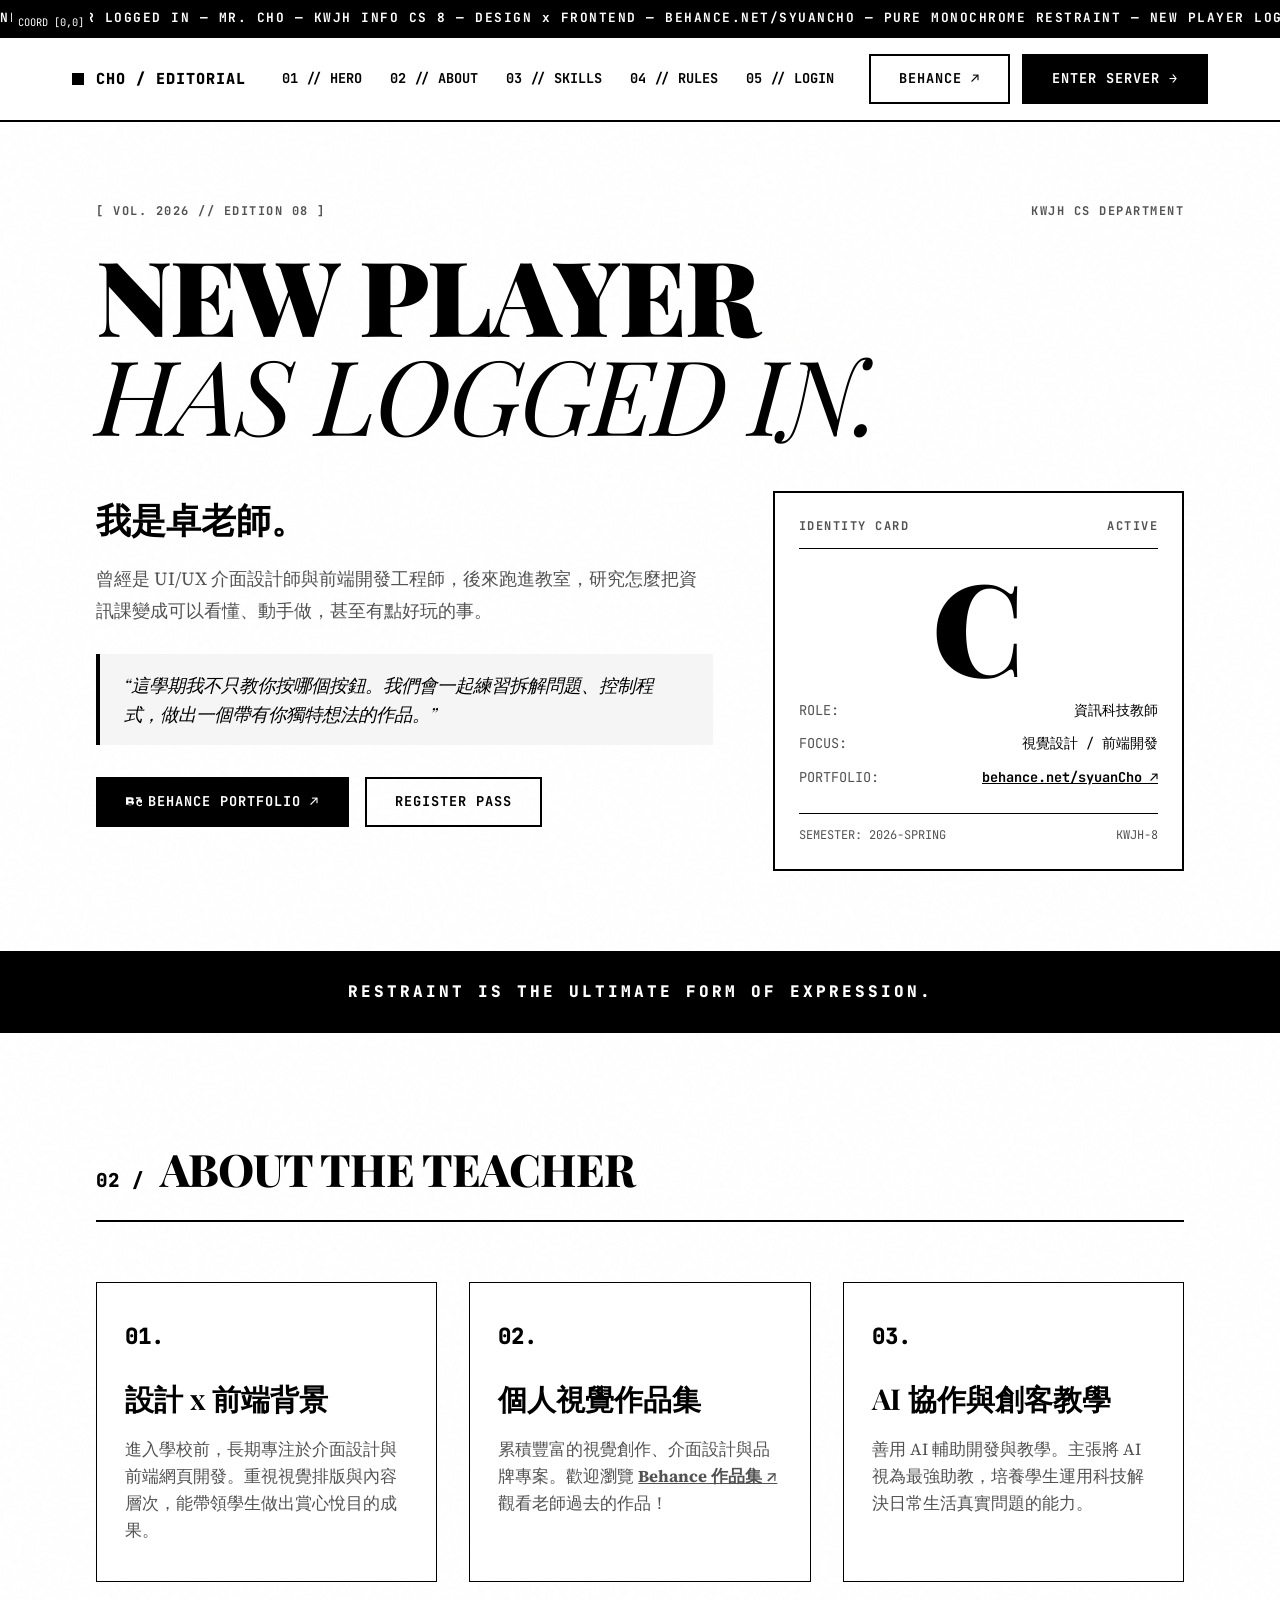
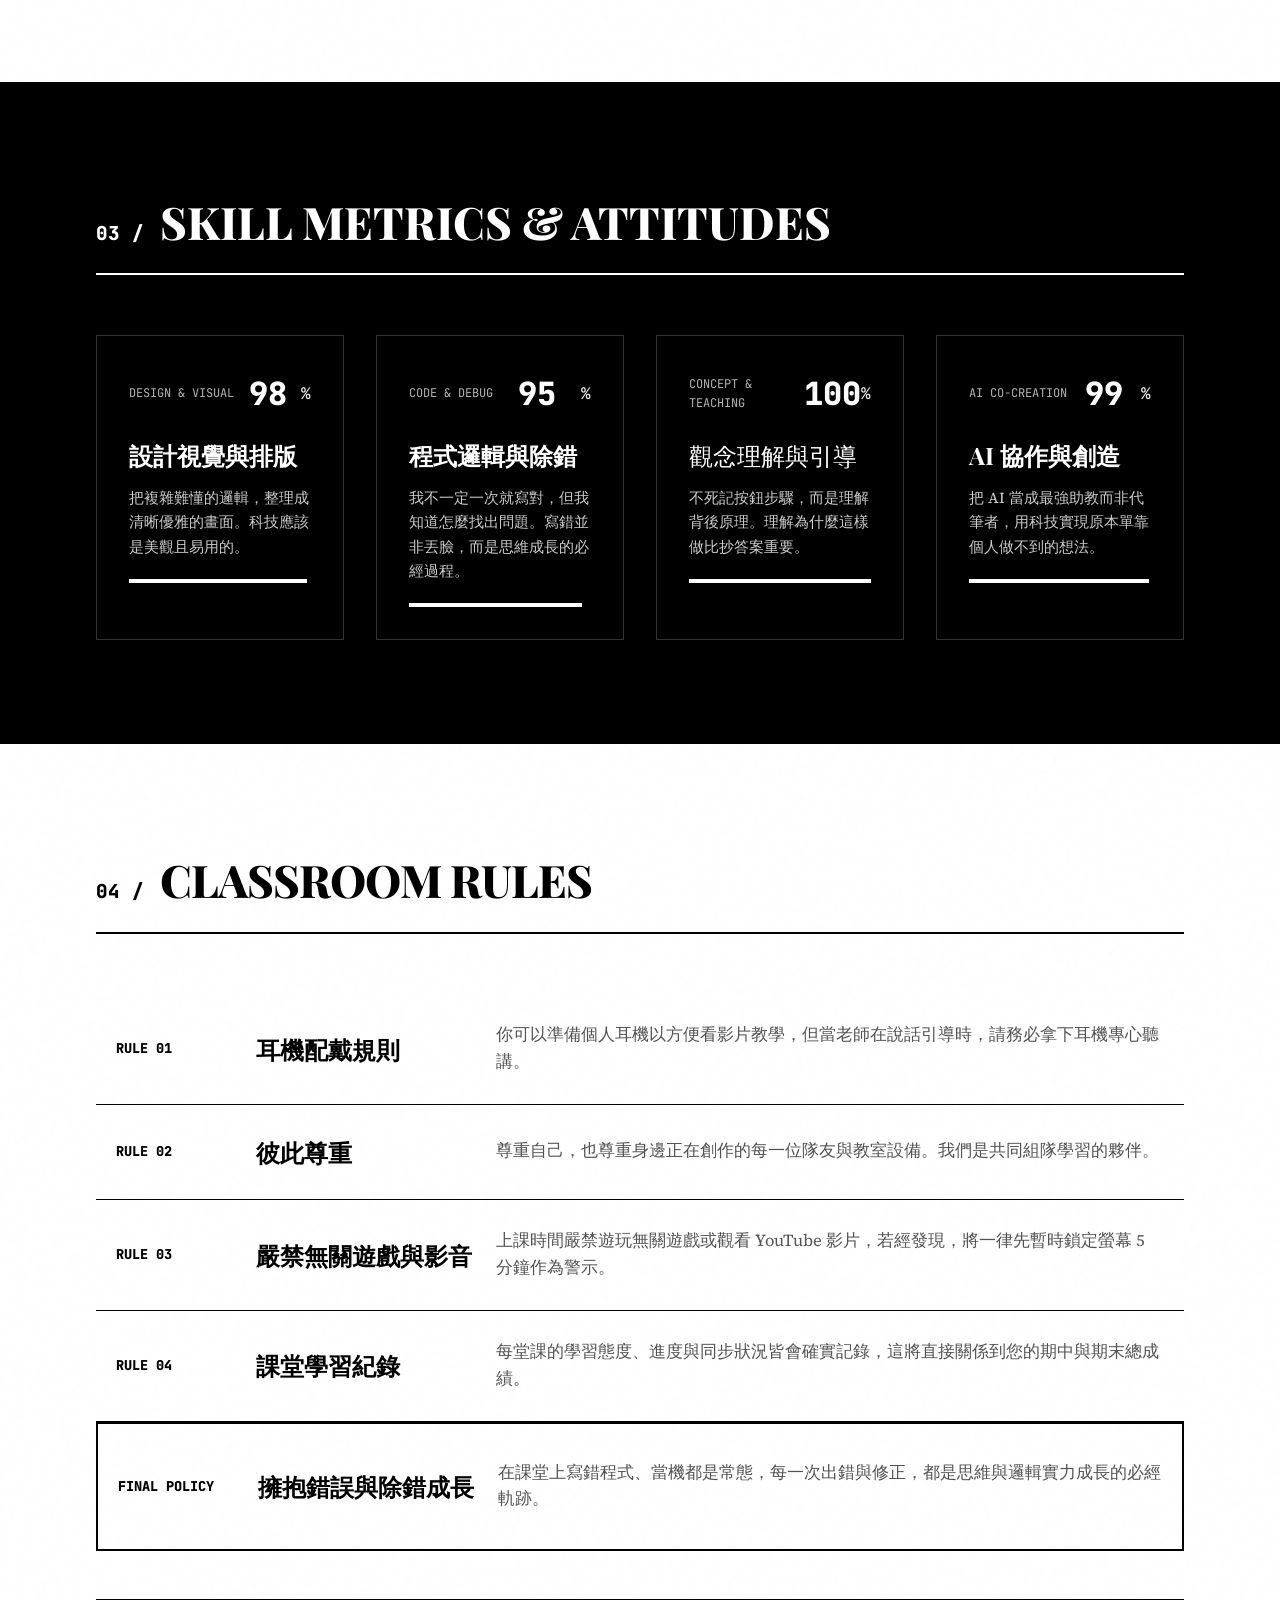
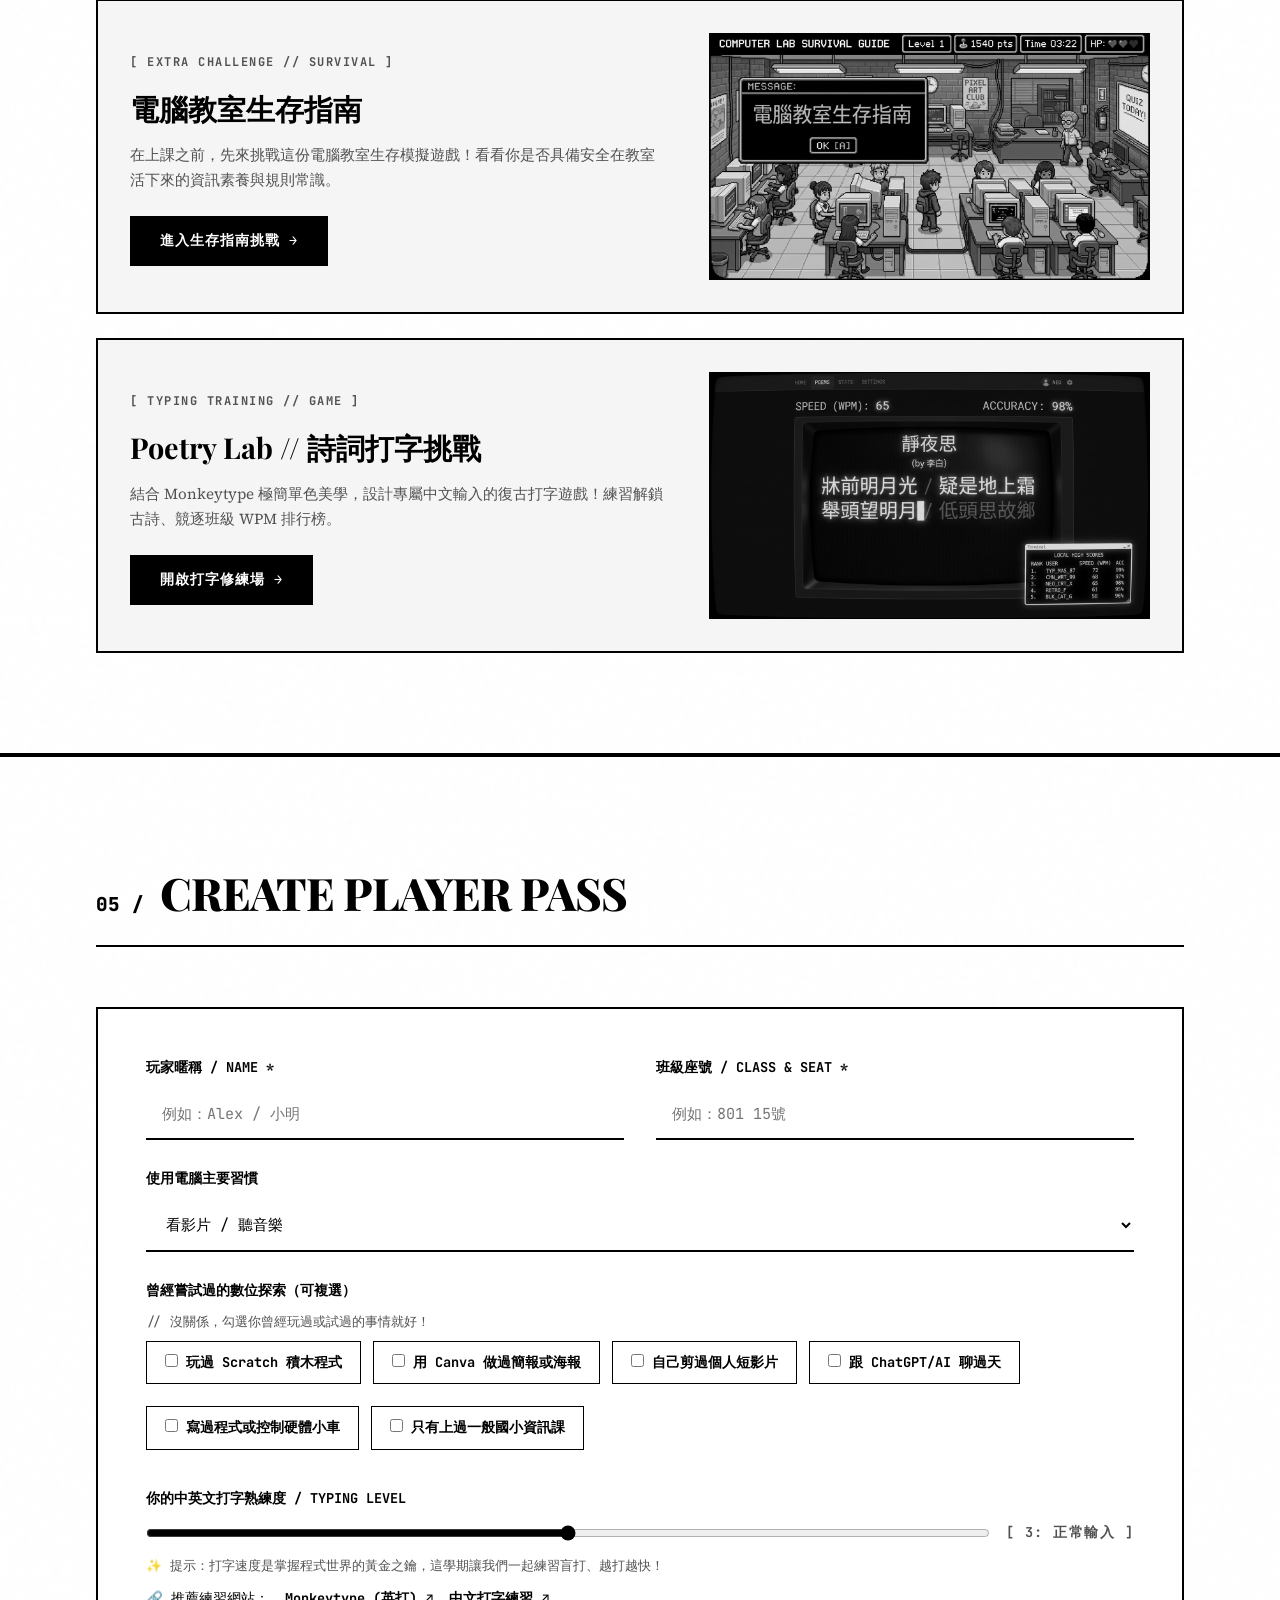
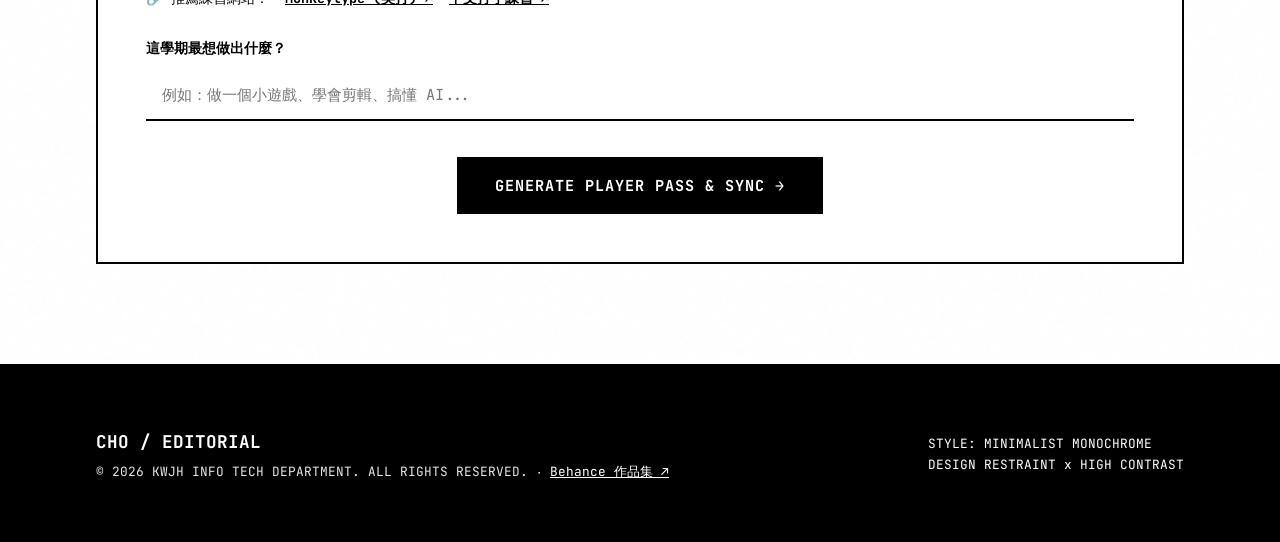
==== commit 9bda7fa7: "Update website content and add typing game" ====
--- a/index.html
+++ b/index.html
@@ -3,516 +3,402 @@
 <head>
   <meta charset="UTF-8">
   <meta name="viewport" content="width=device-width, initial-scale=1.0">
-  <title>新玩家已登入 | 光武國中 8年級資訊課 - 卓老師</title>
-  <meta name="description" content="光武國中 8 年級資訊科技課程導引網站。新玩家已登入：卓老師，帶領你探索科技、拆解問題與建立屬於你的作品！">
-  
-  <!-- Google Fonts -->
+  <title>CHO // MINIMALIST MONOCHROME PROFILE</title>
+  <meta name="description" content="卓老師資訊科技課程極簡黑白雜誌風個人介紹頁面。">
+
+  <!-- Google Fonts: Playfair Display + Source Serif 4 + JetBrains Mono -->
   <link rel="preconnect" href="https://fonts.googleapis.com">
   <link rel="preconnect" href="https://fonts.gstatic.com" crossorigin>
-  <link href="https://fonts.googleapis.com/css2?family=Fira+Code:wght@500;700&family=Noto+Sans+TC:wght@400;500;700;900&family=Plus+Jakarta+Sans:wght@600;800;900&display=swap" rel="stylesheet">
-  
-  <link rel="stylesheet" href="style.css">
+  <link href="https://fonts.googleapis.com/css2?family=JetBrains+Mono:wght@400;500;700;800&family=Playfair+Display:ital,wght@0,600;0,800;0,900;1,400;1,700;1,900&family=Source+Serif+4:ital,wght@0,400;0,600;0,700;1,400&family=Noto+Sans+TC:wght@400;500;700;900&display=swap" rel="stylesheet">
+
+  <link rel="stylesheet" href="monochrome.css">
+  <link rel="icon" type="image/x-icon" href="favicon.ico">
 </head>
-<body>
-
-  <!-- 互動動態 Canvas 粒子背景 -->
-  <canvas id="bg-canvas"></canvas>
-
-  <!-- 頂部導覽列 -->
-  <header class="navbar">
-    <div class="nav-container">
-      <div class="brand-logo">
-        <span class="status-dot online"></span>
-        <span class="brand-title">SERVER :: KWJH-INFO-8</span>
-      </div>
-      <nav class="nav-links">
-        <a href="#hero">首頁</a>
-        <a href="#act-achieve">經歷檔案</a>
-        <a href="#act-skills">技能數值</a>
-        <a href="#act-missions">學期任務</a>
-        <a href="#act-manual">使用說明書</a>
-        <a href="https://www.behance.net/syuanCho" target="_blank" rel="noopener noreferrer" class="behance-nav-btn" title="瀏覽 Behance 個人作品集">
-          <svg viewBox="0 0 24 24" width="16" height="16" fill="currentColor"><path d="M22 7h-7V5h7v2zm-1.6 4c-1.3 0-2.4 1-2.4 2.8 0 1.9 1.1 2.8 2.5 2.8 1.1 0 2.1-.6 2.4-1.6h2.1c-.5 2.1-2.3 3.3-4.5 3.3-3.1 0-5.1-2.1-5.1-5.4 0-3.2 2-5.4 5.1-5.4 3 0 4.8 2.1 4.8 5.1v.7h-4.9zm0-1.8c.9 0 1.6.5 1.7 1.4h-3.4c.1-.9.8-1.4 1.7-1.4zM7.2 13.7H3.6v3.1h3.7c1 0 1.7-.5 1.7-1.5 0-1.1-.7-1.6-1.8-1.6zm-3.6-5.4v2.7h3.3c.9 0 1.5-.4 1.5-1.3 0-.9-.6-1.4-1.5-1.4H3.6zM0 5h7.6c2.4 0 3.9 1.1 3.9 2.7 0 1.2-.6 2.1-1.6 2.5 1.3.4 2.1 1.4 2.1 2.8 0 2-1.7 3.3-4.3 3.3H0V5z"/></svg>
-          Behance 作品集
-        </a>
-        <a href="#act-student" class="nav-btn glowing-btn">建立玩家資料</a>
+<body class="bg-noise-pattern">
+
+  <!-- 十字準星游標跟隨器 -->
+  <div id="crosshair-cursor" class="crosshair-cursor"></div>
+  <div id="crosshair-label" class="crosshair-label">COORD [0,0]</div>
+
+  <!-- 頂部跑馬燈公告條 -->
+  <div class="marquee-strip">
+    <div class="marquee-content">
+      <span>NEW PLAYER LOGGED IN — MR. CHO — KWJH INFO CS 8 — DESIGN x FRONTEND — BEHANCE.NET/SYUANCHO — PURE MONOCHROME RESTRAINT — </span>
+      <span>NEW PLAYER LOGGED IN — MR. CHO — KWJH INFO CS 8 — DESIGN x FRONTEND — BEHANCE.NET/SYUANCHO — PURE MONOCHROME RESTRAINT — </span>
+    </div>
+  </div>
+
+  <!-- 頂部經典導覽列 -->
+  <header class="mono-navbar">
+    <div class="nav-inner">
+      <div class="mono-brand">
+        <span class="mono-square"></span>
+        <span class="brand-text">CHO / EDITORIAL</span>
+      </div>
+      <nav class="mono-nav-links">
+        <a href="#hero">01 // HERO</a>
+        <a href="#about">02 // ABOUT</a>
+        <a href="#skills">03 // SKILLS</a>
+        <a href="#missions">04 // RULES</a>
+        <a href="#student">05 // LOGIN</a>
       </nav>
-      <button id="sound-toggle" class="sound-btn" aria-label="切換音效">
-        <svg id="sound-icon-on" viewBox="0 0 24 24" width="20" height="20" fill="none" stroke="currentColor" stroke-width="2"><path d="M11 5L6 9H2v6h4l5 4V5z"></path><path d="M19.07 4.93a10 10 0 0 1 0 14.14M15.54 8.46a5 5 0 0 1 0 7.07"></path></svg>
-        <svg id="sound-icon-off" viewBox="0 0 24 24" width="20" height="20" fill="none" stroke="currentColor" stroke-width="2" style="display:none;"><path d="M11 5L6 9H2v6h4l5 4V5z"></path><line x1="23" y1="9" x2="17" y2="15"></line><line x1="17" y1="9" x2="23" y2="15"></line></svg>
-      </button>
+      <div class="mono-nav-cta">
+        <a href="https://www.behance.net/syuanCho" target="_blank" rel="noopener noreferrer" class="mono-btn btn-outline" title="BEHANCE PORTFOLIO" style="margin-right: 8px;">BEHANCE ↗</a>
+        <a href="#student" class="mono-btn btn-primary">ENTER SERVER &rarr;</a>
+      </div>
     </div>
   </header>
 
   <main>
-    <!-- 第一幕：英雄區塊 -->
-    <section id="hero" class="section hero-section">
-      <div class="container hero-grid">
-        <div class="hero-content">
-          <div class="tag-badge glowing-badge">
-            <span class="badge-icon">⚡</span> NEW PLAYER CONNECTED
-          </div>
-          <h1 class="hero-title">
-            <span class="sub-welcome">新玩家已登入</span>
-            <span class="player-name gradient-text">卓老師</span>
-          </h1>
-          <p class="hero-subtitle">
-            <span id="typewriter-text"></span><span class="cursor">|</span>
-          </p>
-          <div class="hero-quote-box tilt-element">
-            <p>「這學期，我不打算只教你按哪個按鈕。我們會一起練習拆解問題、判斷資訊、控制程式，也嘗試做出一個真正屬於自己的作品。」</p>
-          </div>
-          <div class="hero-actions">
-            <a href="https://www.behance.net/syuanCho" target="_blank" rel="noopener noreferrer" class="btn btn-primary glowing-btn-large">
-              <svg viewBox="0 0 24 24" width="20" height="20" fill="currentColor"><path d="M22 7h-7V5h7v2zm-1.6 4c-1.3 0-2.4 1-2.4 2.8 0 1.9 1.1 2.8 2.5 2.8 1.1 0 2.1-.6 2.4-1.6h2.1c-.5 2.1-2.3 3.3-4.5 3.3-3.1 0-5.1-2.1-5.1-5.4 0-3.2 2-5.4 5.1-5.4 3 0 4.8 2.1 4.8 5.1v.7h-4.9zm0-1.8c.9 0 1.6.5 1.7 1.4h-3.4c.1-.9.8-1.4 1.7-1.4zM7.2 13.7H3.6v3.1h3.7c1 0 1.7-.5 1.7-1.5 0-1.1-.7-1.6-1.8-1.6zm-3.6-5.4v2.7h3.3c.9 0 1.5-.4 1.5-1.3 0-.9-.6-1.4-1.5-1.4H3.6zM0 5h7.6c2.4 0 3.9 1.1 3.9 2.7 0 1.2-.6 2.1-1.6 2.5 1.3.4 2.1 1.4 2.1 2.8 0 2-1.7 3.3-4.3 3.3H0V5z"/></svg>
-              觀看 Behance 作品集
-            </a>
-            <a href="#act-student" class="btn btn-outline neon-border">
-              建立學生登入檔案
-            </a>
-          </div>
-        </div>
-
-        <!-- 3D 浮動卡片展示區 -->
-        <div class="hero-visual">
-          <div class="avatar-card glass-card tilt-element" id="hero-tilt-card">
-            <div class="avatar-header">
-              <div class="window-controls">
-                <span class="dot red"></span>
-                <span class="dot yellow"></span>
-                <span class="dot green"></span>
-              </div>
-              <span class="window-title">PLAYER_CARD_V2.0</span>
-            </div>
-            <div class="avatar-body">
-              <div class="avatar-frame avatar-glow">
-                <div class="avatar-illustration">
-                  <div class="head"></div>
-                  <div class="glasses"></div>
-                  <div class="smile"></div>
-                  <div class="laptop-icon">💻</div>
-                </div>
-              </div>
-              <div class="player-info-meta">
-                <h3 class="player-title">卓老師 (Mr. Zhuo)</h3>
-                <span class="role-badge">DESIGN & FRONTEND DEV</span>
-              </div>
-              <div class="player-stats-mini">
-                <div class="stat-row">
-                  <span class="label">身分:</span>
-                  <span class="val highlight">光武國中 資訊科技教師</span>
-                </div>
-                <div class="stat-row">
-                  <span class="label">作品集:</span>
-                  <span class="val"><a href="https://www.behance.net/syuanCho" target="_blank" rel="noopener noreferrer" class="link-highlight">behance.net/syuanCho ↗</a></span>
-                </div>
-                <div class="stat-row">
-                  <span class="label">專長:</span>
-                  <span class="val">介面設計 / 前端開發 / AI應用</span>
-                </div>
-              </div>
-            </div>
-          </div>
-        </div>
-      </div>
-    </section>
-
-    <!-- 第二幕：真實經歷檔案 -->
-    <section id="act-achieve" class="section achieve-section">
-      <div class="container">
-        <div class="section-header text-center">
-          <span class="section-tag">ACT II :: PLAYER PROFILE & ACHIEVEMENTS</span>
-          <h2 class="section-title">關於卓老師：經歷與背景解鎖</h2>
-          <p class="section-desc">直接了解老師的真實背景，看他是如何從設計、工程師一路走進國中教室！</p>
-        </div>
-
-        <div class="achieve-grid">
-          <!-- 經歷卡片 1 -->
-          <div class="achieve-card glass-card tilt-element">
-            <div class="achieve-badge legendary">LEGENDARY UNLOCKED</div>
-            <div class="achieve-icon">🎨</div>
-            <h3>前 網頁設計與前端開發者</h3>
-            <p>進入學校前，長期從事 UI/UX 介面設計與前端開發（Frontend Coding）。因此我們課堂上的成果，都會教你做成最帥氣、最美觀的視覺介面！</p>
-          </div>
-
-          <!-- 經歷卡片 2 -->
-          <div class="achieve-card glass-card tilt-element">
-            <div class="achieve-badge epic">EPIC UNLOCKED</div>
-            <div class="achieve-icon">🖼️</div>
-            <h3>線上個人設計作品集</h3>
-            <p>累積豐富的視覺創作、介面設計與品牌專案經驗。歡迎瀏覽 <a href="https://www.behance.net/syuanCho" target="_blank" rel="noopener noreferrer" class="text-link">Behance 作品集 ↗</a> 觀看老師過去的作品！</p>
-          </div>
-
-          <!-- 經歷卡片 3 -->
-          <div class="achieve-card glass-card tilt-element">
-            <div class="achieve-badge master">MASTER UNLOCKED</div>
-            <div class="achieve-icon">🤖</div>
-            <h3>AI 協作與程式教學實務</h3>
-            <p>熟練使用 AI 協助寫程式與處理工作。在課堂上會教你如何把 AI 當成最強助教，而不是只會幫你抄答案的機器。</p>
-          </div>
-
-          <!-- 經歷卡片 4 -->
-          <div class="achieve-card glass-card tilt-element">
-            <div class="achieve-badge legendary">LEGENDARY UNLOCKED</div>
-            <div class="achieve-icon">🧩</div>
-            <h3>遊戲化與創客專題體驗</h3>
-            <p>擁有豐富的 Scratch、遊戲開發與創客教學經驗。擅長把難懂的程式邏輯，轉化為直覺好玩的闖關體驗！</p>
-          </div>
-        </div>
-      </div>
-    </section>
-
-    <!-- 第三幕：技能數值與指標 -->
-    <section id="act-skills" class="section skills-section">
-      <div class="container">
-        <div class="section-header text-center">
-          <span class="section-tag">ACT III :: SKILL ATTRIBUTES</span>
-          <h2 class="section-title">我的技能配置與教學態度</h2>
-          <p class="section-desc">劃過卡片即可觸發動態技能數值累加，這是卓老師帶進教室的核心價值：</p>
-        </div>
-
-        <div class="skills-grid">
-          <!-- 技能 1: 設計 -->
-          <div class="skill-card glass-card tilt-element" data-percent="98">
-            <div class="skill-header">
-              <div class="skill-icon-wrapper blue">🎨</div>
-              <div class="skill-value"><span class="counter-num" data-target="98">0</span>%</div>
-            </div>
-            <h3>視覺與介面設計</h3>
-            <p>把複雜難懂的資訊與邏輯，整理成大人小孩都能一眼看懂的清晰畫面與質感美學。</p>
-            <div class="meter-bar">
-              <div class="meter-fill blue-fill"></div>
-            </div>
-            <span class="accent-text">✦ 科技應該是優雅且易用的</span>
-          </div>
-
-          <!-- 技能 2: 程式 -->
-          <div class="skill-card glass-card tilt-element" data-percent="95">
-            <div class="skill-header">
-              <div class="skill-icon-wrapper green">💻</div>
-              <div class="skill-value"><span class="counter-num" data-target="95">0</span>%</div>
-            </div>
-            <h3>程式邏輯與除錯</h3>
-            <p>我不一定一次就把程式寫對，但我知道怎麼看懂錯誤訊息、耐心地除錯並找出問題根源。</p>
-            <div class="meter-bar">
-              <div class="meter-fill green-fill"></div>
-            </div>
-            <span class="accent-text badge-highlight">✦ 寫錯程式不是丟臉的事</span>
-          </div>
-
-          <!-- 技能 3: 教學 -->
-          <div class="skill-card glass-card tilt-element" data-percent="100">
-            <div class="skill-header">
-              <div class="skill-icon-wrapper amber">📖</div>
-              <div class="skill-value"><span class="counter-num" data-target="100">0</span>%</div>
-            </div>
-            <h3>觀念理解與引導</h3>
-            <p>我不希望你只是死板地照著步驟點按鈕，而是真正理解自己正在做什麼、為什麼要這樣做。</p>
-            <div class="meter-bar">
-              <div class="meter-fill amber-fill"></div>
-            </div>
-            <span class="accent-text">✦ 理解原理比死背步驟重要</span>
-          </div>
-
-          <!-- 技能 4: AI -->
-          <div class="skill-card glass-card tilt-element" data-percent="99">
-            <div class="skill-header">
-              <div class="skill-icon-wrapper purple">🤖</div>
-              <div class="skill-value"><span class="counter-num" data-target="99">0</span>%</div>
-            </div>
-            <h3>AI 協作創作</h3>
-            <p>AI 不是幫你抄答案的捷徑，而是當你擁有自己的想法時，能幫你做到原本做不到的事情。</p>
-            <div class="meter-bar">
-              <div class="meter-fill purple-fill"></div>
-            </div>
-            <span class="accent-text">✦ AI 是最強助教而非代筆者</span>
-          </div>
-        </div>
-      </div>
-    </section>
-
-    <!-- 第四幕：這學期任務地圖 -->
-    <section id="act-missions" class="section missions-section">
-      <div class="container">
-        <div class="section-header text-center">
-          <span class="section-tag">ACT IV :: SEMESTER ROADMAP</span>
-          <h2 class="section-title">這學期會遇到的五大任務</h2>
-          <p class="section-desc">配合康軒八年級資訊科技課程，我們要修練的核心任務：</p>
-        </div>
-
-        <div class="missions-timeline">
-          <!-- 任務 01 -->
-          <div class="mission-item tilt-element">
-            <div class="mission-badge">QUEST 01</div>
-            <div class="mission-card glass-card">
-              <div class="mission-header">
-                <h3>任務 01：辨識資訊</h3>
-                <span class="status-chip chip-blue">基礎能力</span>
-              </div>
-              <p>網路上的資訊鋪天蓋地，不是看到什麼就全部相信。學習如何驗證資料來源、辨別真偽與分析數位風險。</p>
-            </div>
-          </div>
-
-          <!-- 任務 02 -->
-          <div class="mission-item tilt-element">
-            <div class="mission-badge">QUEST 02</div>
-            <div class="mission-card glass-card">
-              <div class="mission-header">
-                <h3>任務 02：拆解問題</h3>
-                <span class="status-chip chip-green">運算思維</span>
-              </div>
-              <p>遇到看似龐大複雜的任務時，不慌張！練習把一個巨大的問題，拆解成電腦與人類都能理解的小步驟。</p>
-            </div>
-          </div>
-
-          <!-- 任務 03 -->
-          <div class="mission-item tilt-element">
-            <div class="mission-badge">QUEST 03</div>
-            <div class="mission-card glass-card">
-              <div class="mission-header">
-                <h3>任務 03：控制程式</h3>
-                <span class="status-chip chip-amber">邏輯實務</span>
-              </div>
-              <p>利用條件判斷、變數紀錄與清單管理，讓程式不再只是跑範例，而是精準依照你的想法去執行。</p>
-            </div>
-          </div>
-
-          <!-- 任務 04 -->
-          <div class="mission-item tilt-element">
-            <div class="mission-badge">QUEST 04</div>
-            <div class="mission-card glass-card">
-              <div class="mission-header">
-                <h3>任務 04：建立作品</h3>
-                <span class="status-chip chip-purple">專題創作</span>
-              </div>
-              <p>不只是完成老師課堂上的公版範例，而是加上帶有你自己獨特想法、風格與創意的專題作品。</p>
-            </div>
-          </div>
-
-          <!-- 最終任務 -->
-          <div class="mission-item final tilt-element">
-            <div class="mission-badge final-badge">FINAL QUEST</div>
-            <div class="mission-card final-card glass-card">
-              <div class="mission-header">
-                <h3>最終任務：用科技解決一個問題</h3>
-                <span class="status-chip chip-red">核心價值</span>
-              </div>
-              <p class="final-desc">
-                最後的作品不一定要非常炫目厲害，但必須能回答這句話：<br>
-                <strong class="highlight-text">「你為什麼要做這個？它幫誰解決了什麼問題？」</strong>
+    <!-- 第一幕：HERO 區塊 -->
+    <section id="hero" class="hero-mono-section border-bottom-thick">
+      <div class="container">
+        <div class="mono-meta-header">
+          <span class="mono-label">[ VOL. 2026 // EDITION 08 ]</span>
+          <span class="mono-label">KWJH CS DEPARTMENT</span>
+        </div>
+
+        <h1 class="display-headline text-reveal">
+          <span class="line-1">NEW PLAYER</span>
+          <span class="line-2 italic-serif">HAS LOGGED IN.</span>
+        </h1>
+
+        <div class="hero-split-grid">
+          <div class="hero-left-text">
+            <h2 class="sub-serif-headline">我是卓老師。</h2>
+            <p class="body-serif-text">
+              曾經是 UI/UX 介面設計師與前端開發工程師，後來跑進教室，研究怎麼把資訊課變成可以看懂、動手做，甚至有點好玩的事。
+            </p>
+            <div class="quote-editorial-box">
+              <p class="quote-text">
+                &ldquo;這學期我不只教你按哪個按鈕。我們會一起練習拆解問題、控制程式，做出一個帶有你獨特想法的作品。&rdquo;
               </p>
             </div>
-          </div>
-        </div>
-      </div>
-    </section>
-
-    <!-- 第五幕：老師的使用說明書 -->
-    <section id="act-manual" class="section manual-section">
-      <div class="container">
-        <div class="section-header text-center">
-          <span class="section-tag">ACT V :: SYSTEM MANUAL</span>
-          <h2 class="section-title">老師的使用說明書</h2>
-          <p class="section-desc">如何在資訊課順暢與卓老師協作？這是一份實用又清楚的指南：</p>
-        </div>
-
-        <div class="manual-columns">
-          <!-- 綠色指南 -->
-          <div class="manual-card success-card glass-card tilt-element">
-            <div class="card-title-bar green-bar">
-              <span class="icon">✅</span>
-              <h3>怎樣比較容易獲得老師協助？</h3>
-            </div>
-            <ul class="manual-list">
-              <li>
-                <span class="check-icon">✓</span>
-                <div>
-                  <strong>告訴我你做到哪一步</strong>
-                  <p>例如：「老師，我已經完成第二步的變數設定了……」</p>
-                </div>
-              </li>
-              <li>
-                <span class="check-icon">✓</span>
-                <div>
-                  <strong>說明你原本想讓它發生什麼</strong>
-                  <p>告訴老師你的預期結果：「我本來希望按下按鈕時角色會跳起來……」</p>
-                </div>
-              </li>
-              <li>
-                <span class="check-icon">✓</span>
-                <div>
-                  <strong>把錯誤畫面留著，不要立刻關掉</strong>
-                  <p>紅色的 Error 訊息是除錯最有價值的線索，保留它以便我們一起觀察！</p>
-                </div>
-              </li>
-              <li>
-                <span class="check-icon">✓</span>
-                <div>
-                  <strong>可以先問同學，但不要直接複製答案</strong>
-                  <p>問同學「怎麼做的」很好，但複製貼上只會讓你錯過弄懂的機會。</p>
-                </div>
-              </li>
-            </ul>
-          </div>
-
-          <!-- 警告指南 -->
-          <div class="manual-card warning-card glass-card tilt-element">
-            <div class="card-title-bar red-bar">
-              <span class="icon">⚠️</span>
-              <h3>哪些操作容易觸發系統警告？</h3>
-            </div>
-            <ul class="manual-list">
-              <li>
-                <span class="warn-icon">!</span>
-                <div>
-                  <strong>老師講解時一直切其他網頁或電玩</strong>
-                  <p>這樣會錯過關鍵操作指示，也會拖慢你自己與全班的進度。</p>
-                </div>
-              </li>
-              <li>
-                <span class="warn-icon">!</span>
-                <div>
-                  <strong>沒有看題目就一直說「我不會」</strong>
-                  <p>試著先讀一次題目與步驟，給自己的大腦一次嘗試解密的時間。</p>
-                </div>
-              </li>
-              <li>
-                <span class="warn-icon">!</span>
-                <div>
-                  <strong>把同學的作品直接當成自己的</strong>
-                  <p>誠實面對自己的進度，即使只是完成一部份，原創作品永遠最值得尊重。</p>
-                </div>
-              </li>
-              <li>
-                <span class="warn-icon">!</span>
-                <div>
-                  <strong>發現錯誤後直接放棄停止思考</strong>
-                  <p>錯誤是程式員日常的一部份，遇到 Bug 請深呼吸並召喚老師或同學協助！</p>
-                </div>
-              </li>
-            </ul>
-          </div>
-        </div>
-      </div>
-    </section>
-
-    <!-- 第六幕：學生登入資料與通行證生成 -->
-    <section id="act-student" class="section student-section">
-      <div class="container">
-        <div class="section-header text-center">
-          <span class="section-tag">ACT VI :: CREATE YOUR PLAYER CARD</span>
-          <h2 class="section-title">換你建立玩家資料</h2>
-          <p class="section-desc">歡迎加入光武國中資訊伺服器！填寫你的玩家稱呼，生成專屬數位通行證：</p>
-        </div>
-
-        <div class="student-container">
-          <!-- 表單輸入區 -->
-          <div class="form-card glass-card tilt-element">
-            <form id="player-form" onsubmit="return false;">
-              
-              <div class="form-row grid-2">
-                <div class="form-group">
-                  <label for="student-name">希望老師怎麼稱呼你？ <span class="required">*</span></label>
-                  <input type="text" id="student-name" class="form-input" placeholder="例如：小明 / Alex" required>
-                </div>
-
-                <div class="form-group">
-                  <label for="student-class">你的班級座號 <span class="required">*</span></label>
-                  <input type="text" id="student-class" class="form-input" placeholder="例如：801 15號" required>
-                </div>
-              </div>
-
-              <div class="form-group">
-                <label for="student-usage">你使用電腦最常做什麼？</label>
-                <select id="student-usage" class="form-select">
-                  <option value="看 YouTube / 追劇 / 聽音樂">看 YouTube / 追劇 / 聽音樂</option>
-                  <option value="打玩遊戲 / 電競">打玩遊戲 / 電競</option>
-                  <option value="繪圖 / 剪輯影片 / 創作者">繪圖 / 剪輯影片 / 創作者</option>
-                  <option value="做報告 / 查資料 / 學習">做報告 / 查資料 / 學習</option>
-                  <option value="寫程式 / 探索軟體">寫程式 / 探索軟體</option>
-                </select>
-              </div>
-
-              <div class="form-group">
-                <label>你曾經學過或用過哪些資訊工具？（可多選）</label>
-                <div class="checkbox-group">
-                  <label class="chip-checkbox"><input type="checkbox" name="tools" value="Scratch"> Scratch</label>
-                  <label class="chip-checkbox"><input type="checkbox" name="tools" value="Canva 簡報"> Canva 簡報</label>
-                  <label class="chip-checkbox"><input type="checkbox" name="tools" value="Python"> Python</label>
-                  <label class="chip-checkbox"><input type="checkbox" name="tools" value="Micro:bit / 硬體"> Micro:bit / 硬體</label>
-                  <label class="chip-checkbox"><input type="checkbox" name="tools" value="ChatGPT / AI"> ChatGPT / AI</label>
-                  <label class="chip-checkbox"><input type="checkbox" name="tools" value="只有國一資訊課"> 只有國一資訊課</label>
-                </div>
-              </div>
-
-              <div class="form-group">
-                <label for="student-wish">這學期最想做出什麼作品？</label>
-                <input type="text" id="student-wish" class="form-input" placeholder="例如：做一個小遊戲、學會修圖、搞懂 AI 怎麼用...">
-              </div>
-
-              <div class="form-group">
-                <label for="student-note">有什麼是老師需要先知道的？（選填）</label>
-                <textarea id="student-note" class="form-textarea" rows="3" placeholder="例如：打字速度比較慢、螢幕看久眼睛會酸、希望老師多示範幾次..."></textarea>
-              </div>
-
-              <div class="form-actions text-center">
-                <button type="submit" id="submit-player-btn" class="btn btn-primary glowing-btn-large">
-                  <svg viewBox="0 0 24 24" width="22" height="22" fill="none" stroke="currentColor" stroke-width="2"><path d="M16 21v-2a4 4 0 0 0-4-4H5a4 4 0 0 0-4 4v2"></path><circle cx="8.5" cy="7" r="4"></circle><polyline points="17 11 19 13 23 9"></polyline></svg>
-                  生成我的專屬玩家通行證
-                </button>
-              </div>
-
-            </form>
-          </div>
-
-          <!-- 生成之學生通行證展示區 -->
-          <div id="player-pass-wrapper" class="player-pass-wrapper" style="display:none;">
-            <div class="pass-card glowing-pass" id="pass-card">
-              <div class="pass-header">
-                <div class="pass-brand">
-                  <span class="icon">🎟️</span> KWJH INFO CLASS :: PLAYER PASS
-                </div>
-                <span class="pass-status">STATUS: ONLINE & VERIFIED</span>
-              </div>
-              <div class="pass-body">
-                <div class="pass-avatar">
-                  <span id="pass-avatar-initial">P</span>
-                </div>
-                <div class="pass-info">
-                  <div class="pass-row">
-                    <span class="pass-label">玩家暱稱:</span>
-                    <strong id="pass-name-val" class="pass-val">--</strong>
+            <div class="hero-cta-group">
+              <a href="https://www.behance.net/syuanCho" target="_blank" rel="noopener noreferrer" class="mono-btn btn-primary">
+                <svg viewBox="0 0 24 24" width="16" height="16" fill="currentColor" style="margin-right:6px;"><path d="M22 7h-7V5h7v2zm-1.6 4c-1.3 0-2.4 1-2.4 2.8 0 1.9 1.1 2.8 2.5 2.8 1.1 0 2.1-.6 2.4-1.6h2.1c-.5 2.1-2.3 3.3-4.5 3.3-3.1 0-5.1-2.1-5.1-5.4 0-3.2 2-5.4 5.1-5.4 3 0 4.8 2.1 4.8 5.1v.7h-4.9zm0-1.8c.9 0 1.6.5 1.7 1.4h-3.4c.1-.9.8-1.4 1.7-1.4zM7.2 13.7H3.6v3.1h3.7c1 0 1.7-.5 1.7-1.5 0-1.1-.7-1.6-1.8-1.6zm-3.6-5.4v2.7h3.3c.9 0 1.5-.4 1.5-1.3 0-.9-.6-1.4-1.5-1.4H3.6zM0 5h7.6c2.4 0 3.9 1.1 3.9 2.7 0 1.2-.6 2.1-1.6 2.5 1.3.4 2.1 1.4 2.1 2.8 0 2-1.7 3.3-4.3 3.3H0V5z"/></svg>
+                BEHANCE PORTFOLIO ↗
+              </a>
+              <a href="#student" class="mono-btn btn-outline">REGISTER PASS</a>
+            </div>
+          </div>
+
+          <div class="hero-right-card">
+            <div class="editorial-card-wrapper border-medium">
+              <div class="card-tag-header border-bottom-thin">
+                <span class="mono-label">IDENTITY CARD</span>
+                <span class="mono-label">ACTIVE</span>
+              </div>
+              <div class="card-main-content">
+                <div class="big-initial">C</div>
+                <div class="card-details">
+                  <div class="detail-row">
+                    <span class="key">ROLE:</span>
+                    <span class="val font-bold">資訊科技教師</span>
                   </div>
-                  <div class="pass-row">
-                    <span class="pass-label">班級座號:</span>
-                    <span id="pass-class-val" class="pass-val">--</span>
+                  <div class="detail-row">
+                    <span class="key">FOCUS:</span>
+                    <span class="val">視覺設計 / 前端開發</span>
                   </div>
-                  <div class="pass-row">
-                    <span class="pass-label">電腦主要習慣:</span>
-                    <span id="pass-usage-val" class="pass-val">--</span>
-                  </div>
-                  <div class="pass-row">
-                    <span class="pass-label">掌握工具:</span>
-                    <span id="pass-tools-val" class="pass-val">--</span>
-                  </div>
-                  <div class="pass-row">
-                    <span class="pass-label">本學期願望:</span>
-                    <span id="pass-wish-val" class="pass-val">--</span>
+                  <div class="detail-row">
+                    <span class="key">PORTFOLIO:</span>
+                    <span class="val"><a href="https://www.behance.net/syuanCho" target="_blank" rel="noopener noreferrer" style="color:var(--fg-black); font-weight:700;">behance.net/syuanCho ↗</a></span>
                   </div>
                 </div>
               </div>
-              <div class="pass-footer">
-                <span>導師：卓老師 | 伺服器：光武國中 8 年級資訊課</span>
-                <span class="stamp">VERIFIED ✓</span>
-              </div>
-            </div>
-
-            <div class="pass-actions text-center">
-              <button id="print-pass-btn" class="btn btn-secondary glowing-btn">
-                <svg viewBox="0 0 24 24" width="18" height="18" fill="none" stroke="currentColor" stroke-width="2"><polyline points="6 9 6 2 18 2 18 9"></polyline><path d="M6 18H4a2 2 0 0 1-2-2v-5a2 2 0 0 1 2-2h16a2 2 0 0 1 2 2v5a2 2 0 0 1-2 2h-2"></path><rect x="6" y="14" width="12" height="8"></rect></svg>
-                列印 / 儲存通行證
+              <div class="card-footer-bar border-top-thin">
+                <span>SEMESTER: 2026-SPRING</span>
+                <span>KWJH-8</span>
+              </div>
+            </div>
+          </div>
+        </div>
+      </div>
+    </section>
+
+    <!-- 超大單行滿版橫幅 -->
+    <div class="banner-statement border-bottom-thick bg-lines-pattern">
+      <div class="container">
+        <p class="banner-text">RESTRAINT IS THE ULTIMATE FORM OF EXPRESSION.</p>
+      </div>
+    </div>
+
+    <!-- 第二幕：簡約經歷 (ABOUT ME) -->
+    <section id="about" class="section-mono border-bottom-thick">
+      <div class="container">
+        <div class="section-title-wrapper border-bottom-medium">
+          <span class="section-number">02 /</span>
+          <h2 class="section-heading-serif">ABOUT THE TEACHER</h2>
+        </div>
+
+        <div class="about-cards-grid">
+          <div class="mono-card border-thin draw-line-on-scroll">
+            <span class="card-num">01.</span>
+            <h3 class="card-heading-serif">設計 x 前端背景</h3>
+            <p class="card-body-text">
+              進入學校前，長期專注於介面設計與前端網頁開發。重視視覺排版與內容層次，能帶領學生做出賞心悅目的成果。
+            </p>
+          </div>
+
+          <div class="mono-card border-thin draw-line-on-scroll">
+            <span class="card-num">02.</span>
+            <h3 class="card-heading-serif">個人視覺作品集</h3>
+            <p class="card-body-text">
+              累積豐富的視覺創作、介面設計與品牌專案。歡迎瀏覽 <a href="https://www.behance.net/syuanCho" target="_blank" rel="noopener noreferrer" style="color:inherit; font-weight:700; text-decoration:underline;">Behance 作品集 ↗</a> 觀看老師過去的作品！
+            </p>
+          </div>
+
+          <div class="mono-card border-thin draw-line-on-scroll">
+            <span class="card-num">03.</span>
+            <h3 class="card-heading-serif">AI 協作與創客教學</h3>
+            <p class="card-body-text">
+              善用 AI 輔助開發與教學。主張將 AI 視為最強助教，培養學生運用科技解決日常生活真實問題的能力。
+            </p>
+          </div>
+        </div>
+      </div>
+    </section>
+
+    <!-- 第三幕：技能指標 (SKILL ATTRIBUTES - INVERTED SECTION) -->
+    <section id="skills" class="section-mono section-inverted border-bottom-thick">
+      <div class="container">
+        <div class="section-title-wrapper border-bottom-medium-inverted">
+          <span class="section-number-inverted">03 /</span>
+          <h2 class="section-heading-serif-inverted">SKILL METRICS & ATTITUDES</h2>
+        </div>
+
+        <div class="skills-mono-grid">
+          <!-- 技能卡片 1 -->
+          <div class="mono-card-inverted border-thin-inverted">
+            <div class="metric-header">
+              <span class="metric-label">DESIGN & VISUAL</span>
+              <span class="metric-val counter-num" data-target="98">0</span>%
+            </div>
+            <h3 class="metric-title-serif">設計視覺與排版</h3>
+            <p class="metric-body">把複雜難懂的邏輯，整理成清晰優雅的畫面。科技應該是美觀且易用的。</p>
+            <div class="rule-line-fill" data-width="98%"></div>
+          </div>
+
+          <!-- 技能卡片 2 -->
+          <div class="mono-card-inverted border-thin-inverted">
+            <div class="metric-header">
+              <span class="metric-label">CODE & DEBUG</span>
+              <span class="metric-val counter-num" data-target="95">0</span>%
+            </div>
+            <h3 class="metric-title-serif">程式邏輯與除錯</h3>
+            <p class="metric-body">我不一定一次就寫對，但我知道怎麼找出問題。寫錯並非丟臉，而是思維成長的必經過程。</p>
+            <div class="rule-line-fill" data-width="95%"></div>
+          </div>
+
+          <!-- 技能卡片 3 -->
+          <div class="mono-card-inverted border-thin-inverted">
+            <div class="metric-header">
+              <span class="metric-label">CONCEPT & TEACHING</span>
+              <span class="metric-val counter-num" data-target="100">0</span>%
+            </div>
+            <div class="metric-title-serif">觀念理解與引導</div>
+            <p class="metric-body">不死記按鈕步驟，而是理解背後原理。理解為什麼這樣做比抄答案重要。</p>
+            <div class="rule-line-fill" data-width="100%"></div>
+          </div>
+
+          <!-- 技能卡片 4 -->
+          <div class="mono-card-inverted border-thin-inverted">
+            <div class="metric-header">
+              <span class="metric-label">AI CO-CREATION</span>
+              <span class="metric-val counter-num" data-target="99">0</span>%
+            </div>
+            <h3 class="metric-title-serif">AI 協作與創造</h3>
+            <p class="metric-body">把 AI 當成最強助教而非代筆者，用科技實現原本單靠個人做不到的想法。</p>
+            <div class="rule-line-fill" data-width="99%"></div>
+          </div>
+        </div>
+      </div>
+    </section>
+
+    <!-- 第四幕：上課注意事項 (CLASSROOM RULES) -->
+    <section id="missions" class="section-mono border-bottom-thick">
+      <div class="container">
+        <div class="section-title-wrapper border-bottom-medium">
+          <span class="section-number">04 /</span>
+          <h2 class="section-heading-serif">CLASSROOM RULES</h2>
+        </div>
+
+        <div class="missions-editorial-list">
+          <div class="mission-row border-bottom-thin hover-invert">
+            <span class="m-code">RULE 01</span>
+            <h3 class="m-title">耳機配戴規則</h3>
+            <p class="m-desc">你可以準備個人耳機以方便看影片教學，但當老師在說話引導時，請務必拿下耳機專心聽講。</p>
+          </div>
+
+          <div class="mission-row border-bottom-thin hover-invert">
+            <span class="m-code">RULE 02</span>
+            <h3 class="m-title">彼此尊重</h3>
+            <p class="m-desc">尊重自己，也尊重身邊正在創作的每一位隊友與教室設備。我們是共同組隊學習的夥伴。</p>
+          </div>
+
+          <div class="mission-row border-bottom-thin hover-invert">
+            <span class="m-code">RULE 03</span>
+            <h3 class="m-title">嚴禁無關遊戲與影音</h3>
+            <p class="m-desc">上課時間嚴禁遊玩無關遊戲或觀看 YouTube 影片，若經發現，將一律先暫時鎖定螢幕 5 分鐘作為警示。</p>
+          </div>
+
+          <div class="mission-row border-bottom-thin hover-invert">
+            <span class="m-code">RULE 04</span>
+            <h3 class="m-title">課堂學習紀錄</h3>
+            <p class="m-desc">每堂課的學習態度、進度與同步狀況皆會確實記錄，這將直接關係到您的期中與期末總成績。</p>
+          </div>
+
+          <div class="mission-row final-row border-medium hover-invert">
+            <span class="m-code final-code">FINAL POLICY</span>
+            <h3 class="m-title">擁抱錯誤與除錯成長</h3>
+            <p class="m-desc">在課堂上寫錯程式、當機都是常態，每一次出錯與修正，都是思維與邏輯實力成長的必經軌跡。</p>
+          </div>
+        </div>
+
+        <!-- 電腦教室生存指南挑戰區塊 -->
+        <div class="lab-survival-block border-medium">
+          <div class="survival-info">
+            <span class="mono-label">[ EXTRA CHALLENGE // SURVIVAL ]</span>
+            <h3 class="serif-headline" style="font-size: 1.8rem; margin: 12px 0; font-family: 'Playfair Display', serif;">電腦教室生存指南</h3>
+            <p class="body-serif-text" style="font-size: 0.95rem; line-height: 1.6; margin-bottom: 24px;">
+              在上課之前，先來挑戰這份電腦教室生存模擬遊戲！看看你是否具備安全在教室活下來的資訊素養與規則常識。
+            </p>
+            <a href="https://camelliaways.github.io/computer-lab-survival/" target="_blank" rel="noopener noreferrer" class="mono-btn btn-primary" style="display: inline-flex; align-items: center;">
+              進入生存指南挑戰 &rarr;
+            </a>
+          </div>
+          <div class="survival-screenshot border-thin">
+            <img src="lab_survival.jpg" alt="電腦教室生存指南">
+          </div>
+        </div>
+
+        <!-- 古詩詞打字修練場區塊 -->
+        <div class="lab-survival-block border-medium" style="margin-top: 24px;">
+          <div class="survival-info">
+            <span class="mono-label">[ TYPING TRAINING // GAME ]</span>
+            <h3 class="serif-headline" style="font-size: 1.8rem; margin: 12px 0; font-family: 'Playfair Display', serif;">Poetry Lab // 詩詞打字挑戰</h3>
+            <p class="body-serif-text" style="font-size: 0.95rem; line-height: 1.6; margin-bottom: 24px;">
+              結合 Monkeytype 極簡單色美學，設計專屬中文輸入的復古打字遊戲！練習解鎖古詩、競逐班級 WPM 排行榜。
+            </p>
+            <a href="typing-game/index.html" class="mono-btn btn-primary" style="display: inline-flex; align-items: center;">
+              開啟打字修練場 &rarr;
+            </a>
+          </div>
+          <div class="survival-screenshot border-thin">
+            <img src="typing_game_screenshot.jpg" alt="詩詞打字挑戰">
+          </div>
+        </div>
+
+      </div>
+    </section>
+
+    <!-- 第五幕：學生玩家登記表單 (STUDENT LOGIN) -->
+    <section id="student" class="section-mono border-bottom-thick">
+      <div class="container">
+        <div class="section-title-wrapper border-bottom-medium">
+          <span class="section-number">05 /</span>
+          <h2 class="section-heading-serif">CREATE PLAYER PASS</h2>
+        </div>
+
+        <div class="mono-form-wrapper border-medium">
+          <form id="mono-player-form" onsubmit="return false;">
+            <div class="form-grid-2">
+              <div class="mono-form-group">
+                <label for="m-name">玩家暱稱 / NAME <span class="req">*</span></label>
+                <input type="text" id="m-name" class="mono-input" placeholder="例如：Alex / 小明" required>
+              </div>
+
+              <div class="mono-form-group">
+                <label for="m-class">班級座號 / CLASS & SEAT <span class="req">*</span></label>
+                <input type="text" id="m-class" class="mono-input" placeholder="例如：801 15號" required>
+              </div>
+            </div>
+
+            <div class="mono-form-group">
+              <label for="m-usage">使用電腦主要習慣</label>
+              <select id="m-usage" class="mono-select">
+                <option value="看影片 / 聽音樂">看影片 / 聽音樂</option>
+                <option value="打遊戲 / 電競">打遊戲 / 電競</option>
+                <option value="繪圖 / 創作者">繪圖 / 創作者</option>
+                <option value="做報告 / 學習">做報告 / 學習</option>
+                <option value="寫程式 / 探索科技">寫程式 / 探索科技</option>
+                <option value="其他">其他...</option>
+              </select>
+              <div id="other-usage-group" class="mono-form-group" style="display: none; margin-top: 12px;">
+                <label for="m-usage-other">請說明你的電腦習慣 / OTHER HABIT</label>
+                <input type="text" id="m-usage-other" class="mono-input" placeholder="例如：寫音樂、做 3D 建模、看動畫...">
+              </div>
+            </div>
+
+            <div class="mono-form-group">
+              <label>曾經嘗試過的數位探索（可複選）</label>
+              <span class="input-hint" style="display: block; font-family: var(--font-mono); font-size: 0.8rem; color: var(--fg-muted); margin-bottom: 8px;">// 沒關係，勾選你曾經玩過或試過的事情就好！</span>
+              <div class="mono-checkbox-group">
+                <label class="mono-chip"><input type="checkbox" name="m-tools" value="玩過 Scratch 積木程式"> 玩過 Scratch 積木程式</label>
+                <label class="mono-chip"><input type="checkbox" name="m-tools" value="用 Canva 做過簡報或海報"> 用 Canva 做過簡報或海報</label>
+                <label class="mono-chip"><input type="checkbox" name="m-tools" value="自己剪過個人短影片"> 自己剪過個人短影片</label>
+                <label class="mono-chip"><input type="checkbox" name="m-tools" value="跟 ChatGPT/AI 聊過天"> 跟 ChatGPT/AI 聊過天</label>
+                <label class="mono-chip"><input type="checkbox" name="m-tools" value="寫過程式或控制硬體小車"> 寫過程式或控制硬體小車</label>
+                <label class="mono-chip"><input type="checkbox" name="m-tools" value="只有上過一般國小資訊課"> 只有上過一般國小資訊課</label>
+              </div>
+            </div>
+
+            <div class="mono-form-group">
+              <label for="m-typing">你的中英文打字熟練度 / TYPING LEVEL</label>
+              <div class="typing-slider-wrapper" style="display: flex; align-items: center; gap: 16px; margin: 12px 0;">
+                <input type="range" id="m-typing" min="1" max="5" value="3" class="mono-slider" style="flex-grow: 1; accent-color: var(--fg-black); cursor: pointer;">
+                <span id="typing-level-badge" class="mono-label" style="min-width: 120px; text-align: right; font-size: 0.85rem;">[ 3: 正常輸入 ]</span>
+              </div>
+              <span class="input-hint" style="display: block; font-family: var(--font-mono); font-size: 0.8rem; color: var(--fg-muted); margin-top: 4px;">
+                ✨ 提示：打字速度是掌握程式世界的黃金之鑰，這學期讓我們一起練習盲打、越打越快！
+              </span>
+              <div class="typing-practice-links" style="display: flex; gap: 16px; margin-top: 12px; font-family: var(--font-mono); font-size: 0.85rem;">
+                <span>🔗 推薦練習網站：</span>
+                <a href="https://monkeytype.com/" target="_blank" rel="noopener noreferrer" style="color: var(--fg-black); font-weight: 700; text-decoration: underline;">Monkeytype (英打) ↗</a>
+                <a href="https://typing.tw/" target="_blank" rel="noopener noreferrer" style="color: var(--fg-black); font-weight: 700; text-decoration: underline;">中文打字練習 ↗</a>
+              </div>
+            </div>
+
+            <div class="mono-form-group">
+              <label for="m-wish">這學期最想做出什麼？</label>
+              <input type="text" id="m-wish" class="mono-input" placeholder="例如：做一個小遊戲、學會剪輯、搞懂 AI...">
+            </div>
+
+            <div class="form-action-center">
+              <button type="submit" id="generate-pass-btn" class="mono-btn btn-primary btn-large">
+                GENERATE PLAYER PASS & SYNC &rarr;
               </button>
-              <button id="edit-pass-btn" class="btn btn-outline">修改資料</button>
+            </div>
+          </form>
+
+          <!-- 生成之黑白實體風格通行證 -->
+          <div id="mono-pass-result" class="mono-pass-result" style="display:none;">
+            <div class="pass-box border-thick" id="printable-pass">
+              <div class="pass-top-bar border-bottom-thin">
+                <span>KWJH INFO CS 8 // PLAYER PASS</span>
+                <span class="pass-badge-label">[ VERIFIED ]</span>
+              </div>
+              <div class="pass-inner-grid">
+                <div class="pass-photo-box border-thin">
+                  <span id="pass-char">P</span>
+                </div>
+                <div class="pass-details-list">
+                  <p><strong>NAME:</strong> <span id="res-name">--</span></p>
+                  <p><strong>CLASS:</strong> <span id="res-class">--</span></p>
+                  <p><strong>USAGE:</strong> <span id="res-usage">--</span></p>
+                  <p><strong>TOOLS:</strong> <span id="res-tools">--</span></p>
+                  <p><strong>WISH:</strong> <span id="res-wish">--</span></p>
+                </div>
+              </div>
+              <div class="pass-bot-bar border-top-thin">
+                <span>INSTRUCTOR: MR. CHO // PORTFOLIO: BEHANCE.NET/SYUANCHO</span>
+                <span class="barcode">||||| ||| |||||| ||||</span>
+              </div>
+            </div>
+
+            <div class="pass-btn-group">
+              <button id="print-mono-btn" class="mono-btn btn-primary">PRINT / SAVE PASS</button>
+              <button id="edit-mono-btn" class="mono-btn btn-outline">EDIT DATA</button>
             </div>
           </div>
         </div>
@@ -520,15 +406,23 @@
     </section>
   </main>
 
-  <footer class="site-footer">
-    <div class="container text-center">
-      <p>© 2026 光武國中 8 年級資訊科技課程 | 卓老師 
-        ‧ <a href="https://www.behance.net/syuanCho" target="_blank" rel="noopener noreferrer" style="color:var(--color-cyan); text-decoration:none;">Behance 作品集 ↗</a>
-      </p>
-      <p class="sub-footer">新玩家已登入 ‧ 科技與創意的修練場</p>
+  <footer class="mono-footer">
+    <div class="container">
+      <div class="footer-grid">
+        <div class="footer-left">
+          <h3>CHO / EDITORIAL</h3>
+          <p>© 2026 KWJH INFO TECH DEPARTMENT. ALL RIGHTS RESERVED. 
+            ‧ <a href="https://www.behance.net/syuanCho" target="_blank" rel="noopener noreferrer" style="color:var(--bg-white);">Behance 作品集 ↗</a>
+          </p>
+        </div>
+        <div class="footer-right">
+          <p class="font-mono">STYLE: MINIMALIST MONOCHROME</p>
+          <p class="font-mono">DESIGN RESTRAINT x HIGH CONTRAST</p>
+        </div>
+      </div>
     </div>
   </footer>
 
-  <script src="script.js"></script>
+  <script src="monochrome.js"></script>
 </body>
 </html>
--- a/monochrome.css
+++ b/monochrome.css
@@ -0,0 +1,769 @@
+/* ==========================================================================
+   MINIMALIST MONOCHROME DESIGN SYSTEM (純黑白極簡雜誌風格)
+   ========================================================================== */
+
+:root {
+  /* 絕對單色 Token 系統 (Strictly Monochrome) */
+  --bg-white: #FFFFFF;
+  --fg-black: #000000;
+  --bg-muted: #F5F5F5;
+  --fg-muted: #525252;
+  
+  --border-black: #000000;
+  --border-light: #E5E5E5;
+  
+  /* 字體系統 */
+  --font-display: "Playfair Display", Georgia, serif;
+  --font-body: "Source Serif 4", Georgia, serif;
+  --font-mono: "JetBrains Mono", monospace;
+  --font-sans: "Noto Sans TC", sans-serif;
+  
+  /* 圓角：絕對 0px */
+  --radius-none: 0px;
+  
+  /* 轉場：極速與瞬間 (0-100ms) */
+  --transition-instant: all 100ms cubic-bezier(0, 0, 0.2, 1);
+}
+
+/* 全域重設 */
+*, *::before, *::after {
+  box-sizing: border-box;
+  margin: 0;
+  padding: 0;
+  border-radius: 0px !important; /* 絕對無圓角 */
+}
+
+html {
+  scroll-behavior: smooth;
+  font-family: var(--font-body);
+  background-color: var(--bg-white);
+  color: var(--fg-black);
+  line-height: 1.6;
+}
+
+body {
+  overflow-x: hidden;
+  position: relative;
+  cursor: crosshair;
+}
+
+/* 紋理：紙張噪點 (Noise Texture) */
+.bg-noise-pattern {
+  background-image: url("data:image/svg+xml,%3Csvg viewBox='0 0 256 256' xmlns='http://www.w3.org/2000/svg'%3E%3Cfilter id='noise'%3E%3CfeTurbulence type='fractalNoise' baseFrequency='0.8' numOctaves='4' stitchTiles='stitch'/%3E%3C/filter%3E%3Crect width='100%25' height='100%25' filter='url(%23noise)' opacity='0.02'/%3E%3C/svg%3E");
+}
+
+/* 紋理：細水平掃描線 (Horizontal Lines Pattern) */
+.bg-lines-pattern {
+  background-image: repeating-linear-gradient(
+    0deg,
+    transparent,
+    transparent 1px,
+    #000000 1px,
+    #000000 2px
+  );
+  background-size: 100% 4px;
+}
+
+/* 容器與邊框系統 */
+.container {
+  max-width: 1152px;
+  margin: 0 auto;
+  padding: 0 32px;
+}
+
+.border-bottom-thin { border-bottom: 1px solid var(--border-black); }
+.border-bottom-medium { border-bottom: 2px solid var(--border-black); }
+.border-bottom-thick { border-bottom: 4px solid var(--border-black); }
+
+.border-thin { border: 1px solid var(--border-black); }
+.border-medium { border: 2px solid var(--border-black); }
+.border-thick { border: 4px solid var(--border-black); }
+
+.border-top-thin { border-top: 1px solid var(--border-black); }
+
+/* 無障礙高對比 Focus 狀態 (Accessibility Requirement) */
+:focus-visible {
+  outline: 3px solid var(--fg-black) !important;
+  outline-offset: 3px !important;
+}
+
+/* 跑馬燈走字 (Infinite Marquee Ticker) */
+.marquee-strip {
+  background: var(--fg-black);
+  color: var(--bg-white);
+  padding: 8px 0;
+  overflow: hidden;
+  white-space: nowrap;
+  font-family: var(--font-mono);
+  font-size: 0.8rem;
+  font-weight: 700;
+  letter-spacing: 1.5px;
+  border-bottom: 2px solid var(--fg-black);
+}
+
+.marquee-content {
+  display: inline-block;
+  animation: marquee 25s linear infinite;
+}
+
+@keyframes marquee {
+  0% { transform: translateX(0); }
+  100% { transform: translateX(-50%); }
+}
+
+/* 十字準星跟隨器 */
+.crosshair-cursor {
+  position: fixed;
+  width: 20px;
+  height: 20px;
+  pointer-events: none;
+  z-index: 9999;
+  transform: translate(-50%, -50%);
+  display: flex;
+  align-items: center;
+  justify-content: center;
+}
+
+.crosshair-cursor::before, .crosshair-cursor::after {
+  content: '';
+  position: absolute;
+  background: var(--fg-black);
+}
+
+.crosshair-cursor::before { width: 100%; height: 1px; }
+.crosshair-cursor::after { width: 1px; height: 100%; }
+
+.crosshair-label {
+  position: fixed;
+  font-family: var(--font-mono);
+  font-size: 0.65rem;
+  background: var(--fg-black);
+  color: var(--bg-white);
+  padding: 2px 6px;
+  pointer-events: none;
+  z-index: 9999;
+  transform: translate(12px, 12px);
+}
+
+/* 導覽列 */
+.mono-navbar {
+  background: var(--bg-white);
+  border-bottom: 2px solid var(--fg-black);
+  position: sticky;
+  top: 0;
+  z-index: 500;
+}
+
+.nav-inner {
+  display: flex;
+  align-items: center;
+  justify-content: space-between;
+  padding: 16px 32px;
+  max-width: 1200px;
+  margin: 0 auto;
+}
+
+.mono-brand {
+  display: flex;
+  align-items: center;
+  gap: 12px;
+  font-family: var(--font-mono);
+  font-weight: 800;
+  font-size: 0.95rem;
+  letter-spacing: 1px;
+}
+
+.mono-square {
+  width: 12px;
+  height: 12px;
+  background: var(--fg-black);
+}
+
+.mono-nav-links {
+  display: flex;
+  gap: 28px;
+}
+
+.mono-nav-links a {
+  font-family: var(--font-mono);
+  font-size: 0.85rem;
+  font-weight: 700;
+  color: var(--fg-black);
+  text-decoration: none;
+  transition: var(--transition-instant);
+}
+
+.mono-nav-links a:hover {
+  text-decoration: underline;
+  text-underline-offset: 4px;
+}
+
+/* 按鈕系統 */
+.mono-btn {
+  display: inline-flex;
+  align-items: center;
+  justify-content: center;
+  padding: 12px 28px;
+  font-family: var(--font-mono);
+  font-size: 0.85rem;
+  font-weight: 700;
+  letter-spacing: 1px;
+  text-transform: uppercase;
+  text-decoration: none;
+  cursor: pointer;
+  transition: var(--transition-instant);
+}
+
+.btn-primary {
+  background: var(--fg-black);
+  color: var(--bg-white);
+  border: 2px solid var(--fg-black);
+}
+
+.btn-primary:hover {
+  background: var(--bg-white);
+  color: var(--fg-black);
+}
+
+.btn-outline {
+  background: transparent;
+  color: var(--fg-black);
+  border: 2px solid var(--fg-black);
+}
+
+.btn-outline:hover {
+  background: var(--fg-black);
+  color: var(--bg-white);
+}
+
+.btn-large {
+  padding: 16px 36px;
+  font-size: 0.95rem;
+}
+
+/* 第一幕 HERO 區塊 */
+.hero-mono-section {
+  padding: 80px 0;
+}
+
+.mono-meta-header {
+  display: flex;
+  justify-content: space-between;
+  margin-bottom: 24px;
+}
+
+.mono-label {
+  font-family: var(--font-mono);
+  font-size: 0.75rem;
+  font-weight: 700;
+  letter-spacing: 1.5px;
+  color: var(--fg-muted);
+}
+
+.display-headline {
+  font-family: var(--font-display);
+  font-size: 6.5rem;
+  font-weight: 900;
+  line-height: 0.95;
+  letter-spacing: -2px;
+  margin-bottom: 48px;
+  display: flex;
+  flex-direction: column;
+}
+
+.italic-serif {
+  font-style: italic;
+  font-weight: 400;
+}
+
+.hero-split-grid {
+  display: grid;
+  grid-template-columns: 1.2fr 0.8fr;
+  gap: 60px;
+  align-items: start;
+}
+
+.sub-serif-headline {
+  font-family: var(--font-display);
+  font-size: 2.2rem;
+  margin-bottom: 16px;
+}
+
+.body-serif-text {
+  font-family: var(--font-body);
+  font-size: 1.15rem;
+  color: var(--fg-muted);
+  margin-bottom: 28px;
+  line-height: 1.7;
+}
+
+.quote-editorial-box {
+  border-left: 4px solid var(--fg-black);
+  padding: 16px 24px;
+  margin-bottom: 32px;
+  background: var(--bg-muted);
+}
+
+.quote-text {
+  font-family: var(--font-display);
+  font-size: 1.15rem;
+  font-style: italic;
+  color: var(--fg-black);
+}
+
+.hero-cta-group {
+  display: flex;
+  gap: 16px;
+}
+
+/* 右側實體編輯風卡片 */
+.editorial-card-wrapper {
+  background: var(--bg-white);
+  padding: 24px;
+}
+
+.card-tag-header {
+  display: flex;
+  justify-content: space-between;
+  padding-bottom: 12px;
+  margin-bottom: 24px;
+}
+
+.big-initial {
+  font-family: var(--font-display);
+  font-size: 8rem;
+  font-weight: 900;
+  line-height: 0.8;
+  text-align: center;
+  margin-bottom: 24px;
+}
+
+.card-details {
+  display: flex;
+  flex-direction: column;
+  gap: 12px;
+  font-family: var(--font-mono);
+  font-size: 0.85rem;
+  margin-bottom: 24px;
+}
+
+.detail-row {
+  display: flex;
+  justify-content: space-between;
+}
+
+.detail-row .key { color: var(--fg-muted); }
+
+.card-footer-bar {
+  display: flex;
+  justify-content: space-between;
+  padding-top: 12px;
+  font-family: var(--font-mono);
+  font-size: 0.75rem;
+  color: var(--fg-muted);
+}
+
+/* 橫幅大字體標語 */
+.banner-statement {
+  padding: 24px 0;
+  text-align: center;
+  background-color: var(--fg-black);
+  color: var(--bg-white);
+}
+
+.banner-text {
+  font-family: var(--font-mono);
+  font-size: 1rem;
+  font-weight: 800;
+  letter-spacing: 3px;
+}
+
+/* 通用區塊 */
+.section-mono {
+  padding: 100px 0;
+}
+
+.section-title-wrapper {
+  display: flex;
+  align-items: baseline;
+  gap: 16px;
+  padding-bottom: 16px;
+  margin-bottom: 60px;
+}
+
+.section-number {
+  font-family: var(--font-mono);
+  font-size: 1.2rem;
+  font-weight: 800;
+}
+
+.section-heading-serif {
+  font-family: var(--font-display);
+  font-size: 2.8rem;
+  font-weight: 800;
+  letter-spacing: -1px;
+}
+
+/* 第二幕 ABOUT 卡片 Grid */
+.about-cards-grid {
+  display: grid;
+  grid-template-columns: repeat(auto-fit, minmax(300px, 1fr));
+  gap: 32px;
+}
+
+.mono-card {
+  padding: 36px 28px;
+  background: var(--bg-white);
+  transition: var(--transition-instant);
+}
+
+.mono-card:hover {
+  background: var(--fg-black);
+  color: var(--bg-white);
+}
+
+.mono-card:hover .card-num,
+.mono-card:hover .card-heading-serif,
+.mono-card:hover .card-body-text {
+  color: var(--bg-white);
+}
+
+.card-num {
+  font-family: var(--font-mono);
+  font-size: 1.4rem;
+  font-weight: 800;
+  margin-bottom: 20px;
+  display: block;
+}
+
+.card-heading-serif {
+  font-family: var(--font-display);
+  font-size: 1.8rem;
+  font-weight: 700;
+  margin-bottom: 16px;
+}
+
+.card-body-text {
+  font-family: var(--font-body);
+  font-size: 1.05rem;
+  color: var(--fg-muted);
+}
+
+/* 第三幕 反轉區塊 (INVERTED BLACK SECTION) */
+.section-inverted {
+  background: var(--fg-black);
+  color: var(--bg-white);
+}
+
+.section-number-inverted {
+  font-family: var(--font-mono);
+  font-size: 1.2rem;
+  font-weight: 800;
+  color: var(--bg-white);
+}
+
+.section-heading-serif-inverted {
+  font-family: var(--font-display);
+  font-size: 2.8rem;
+  font-weight: 800;
+  color: var(--bg-white);
+}
+
+.border-bottom-medium-inverted {
+  border-bottom: 2px solid var(--bg-white);
+}
+
+.skills-mono-grid {
+  display: grid;
+  grid-template-columns: repeat(auto-fit, minmax(240px, 1fr));
+  gap: 32px;
+}
+
+.mono-card-inverted {
+  padding: 32px;
+  background: var(--fg-black);
+  border: 1px solid rgba(255, 255, 255, 0.2);
+  transition: var(--transition-instant);
+}
+
+.mono-card-inverted:hover {
+  background: var(--bg-white);
+  color: var(--fg-black);
+  border-color: var(--bg-white);
+}
+
+.mono-card-inverted:hover .metric-label,
+.mono-card-inverted:hover .metric-val,
+.mono-card-inverted:hover .metric-title-serif,
+.mono-card-inverted:hover .metric-body {
+  color: var(--fg-black);
+}
+
+.mono-card-inverted:hover .rule-line-fill {
+  background: var(--fg-black);
+}
+
+.metric-header {
+  display: flex;
+  justify-content: space-between;
+  align-items: center;
+  font-family: var(--font-mono);
+  margin-bottom: 16px;
+}
+
+.metric-label { font-size: 0.75rem; color: rgba(255, 255, 255, 0.7); }
+.metric-val { font-size: 2rem; font-weight: 800; }
+.metric-title-serif { font-family: var(--font-display); font-size: 1.5rem; margin-bottom: 12px; }
+.metric-body { font-family: var(--font-body); font-size: 0.95rem; color: rgba(255, 255, 255, 0.8); margin-bottom: 20px; }
+
+.rule-line-fill {
+  height: 4px;
+  background: var(--bg-white);
+  width: 0%;
+  transition: width 1.2s cubic-bezier(0.1, 0.8, 0.3, 1);
+}
+
+/* 第四幕 任務清單 (Missions Editorial List) */
+.missions-editorial-list {
+  display: flex;
+  flex-direction: column;
+}
+
+.mission-row {
+  display: grid;
+  grid-template-columns: 140px 240px 1fr;
+  padding: 28px 20px;
+  align-items: center;
+  transition: var(--transition-instant);
+}
+
+.hover-invert:hover {
+  background: var(--fg-black);
+  color: var(--bg-white);
+}
+
+.hover-invert:hover .m-code,
+.hover-invert:hover .m-title,
+.hover-invert:hover .m-desc {
+  color: var(--bg-white);
+}
+
+.m-code { font-family: var(--font-mono); font-size: 0.85rem; font-weight: 800; }
+.m-title { font-family: var(--font-display); font-size: 1.5rem; font-weight: 700; }
+.m-desc { font-family: var(--font-body); font-size: 1.05rem; color: var(--fg-muted); }
+
+.final-row { padding: 36px 20px; }
+.final-code { color: var(--fg-black); font-weight: 900; }
+
+/* 第五幕 表單與通行證 (Student Login) */
+.mono-form-wrapper {
+  padding: 48px;
+  background: var(--bg-white);
+}
+
+.form-grid-2 {
+  display: grid;
+  grid-template-columns: 1fr 1fr;
+  gap: 32px;
+}
+
+.mono-form-group {
+  margin-bottom: 28px;
+}
+
+.mono-form-group label {
+  display: block;
+  font-family: var(--font-mono);
+  font-size: 0.85rem;
+  font-weight: 700;
+  margin-bottom: 10px;
+}
+
+.req { color: var(--fg-black); font-weight: bold; }
+
+.mono-input, .mono-select {
+  width: 100%;
+  padding: 14px 16px;
+  border: none;
+  border-bottom: 2px solid var(--border-black);
+  font-family: var(--font-mono);
+  font-size: 0.95rem;
+  background: var(--bg-white);
+  color: var(--fg-black);
+  transition: var(--transition-instant);
+}
+
+.mono-input:focus, .mono-select:focus {
+  border-bottom-width: 4px;
+}
+
+.mono-checkbox-group {
+  display: flex;
+  flex-wrap: wrap;
+  gap: 12px;
+}
+
+.mono-chip {
+  display: inline-flex;
+  align-items: center;
+  gap: 8px;
+  border: 1px solid var(--border-black);
+  padding: 10px 18px;
+  font-family: var(--font-mono);
+  font-size: 0.85rem;
+  cursor: pointer;
+  transition: var(--transition-instant);
+}
+
+.mono-chip:hover {
+  background: var(--fg-black);
+  color: var(--bg-white);
+}
+
+.mono-chip:has(input:checked) {
+  background: var(--fg-black);
+  color: var(--bg-white);
+  font-weight: 700;
+}
+
+.form-action-center {
+  text-align: center;
+  margin-top: 36px;
+}
+
+/* 生成之黑白實體卡片 */
+.mono-pass-result {
+  margin-top: 48px;
+}
+
+.pass-box {
+  background: var(--bg-white);
+  padding: 32px;
+  margin-bottom: 24px;
+}
+
+.pass-top-bar {
+  display: flex;
+  justify-content: space-between;
+  font-family: var(--font-mono);
+  font-weight: 800;
+  font-size: 0.85rem;
+  padding-bottom: 14px;
+  margin-bottom: 24px;
+}
+
+.pass-inner-grid {
+  display: grid;
+  grid-template-columns: 110px 1fr;
+  gap: 32px;
+  align-items: center;
+  margin-bottom: 24px;
+}
+
+.pass-photo-box {
+  width: 110px;
+  height: 110px;
+  display: flex;
+  align-items: center;
+  justify-content: center;
+  font-family: var(--font-display);
+  font-size: 4rem;
+  font-weight: 900;
+  background: var(--fg-black);
+  color: var(--bg-white);
+}
+
+.pass-details-list {
+  font-family: var(--font-mono);
+  font-size: 0.9rem;
+  display: flex;
+  flex-direction: column;
+  gap: 8px;
+}
+
+.pass-bot-bar {
+  display: flex;
+  justify-content: space-between;
+  padding-top: 14px;
+  font-family: var(--font-mono);
+  font-size: 0.8rem;
+}
+
+.pass-btn-group {
+  display: flex;
+  gap: 16px;
+  justify-content: center;
+}
+
+.mono-footer {
+  background: var(--fg-black);
+  color: var(--bg-white);
+  padding: 60px 0;
+}
+
+.footer-grid {
+  display: flex;
+  justify-content: space-between;
+  align-items: center;
+}
+
+.footer-left h3 {
+  font-family: var(--font-mono);
+  font-size: 1.1rem;
+  margin-bottom: 6px;
+}
+
+.footer-left p {
+  font-family: var(--font-mono);
+  font-size: 0.8rem;
+  color: var(--border-light);
+}
+
+.font-mono { font-family: var(--font-mono); font-size: 0.8rem; }
+
+/* 響應式佈局微調 */
+@media (max-width: 768px) {
+  .display-headline { font-size: 3.8rem; }
+  .hero-split-grid { grid-template-columns: 1fr; }
+  .mission-row { grid-template-columns: 1fr; gap: 8px; }
+  .form-grid-2 { grid-template-columns: 1fr; }
+  .pass-inner-grid { grid-template-columns: 1fr; text-align: center; }
+  .pass-photo-box { margin: 0 auto; }
+}
+
+@media print {
+  body * { visibility: hidden; }
+  #printable-pass, #printable-pass * { visibility: visible; }
+  #printable-pass { position: absolute; left: 0; top: 0; width: 100%; }
+}
+
+/* 電腦教室生存指南區塊 */
+.lab-survival-block {
+  margin-top: 48px;
+  padding: 32px;
+  background: var(--bg-muted);
+  display: grid;
+  grid-template-columns: 1.1fr 0.9fr;
+  gap: 40px;
+  align-items: center;
+}
+
+.survival-screenshot img {
+  width: 100%;
+  height: auto;
+  display: block;
+  filter: grayscale(100%);
+  transition: filter 0.3s ease;
+}
+
+.survival-screenshot img:hover {
+  filter: grayscale(0%);
+}
+
+@media (max-width: 768px) {
+  .lab-survival-block {
+    grid-template-columns: 1fr;
+    gap: 24px;
+    padding: 20px;
+  }
+}
